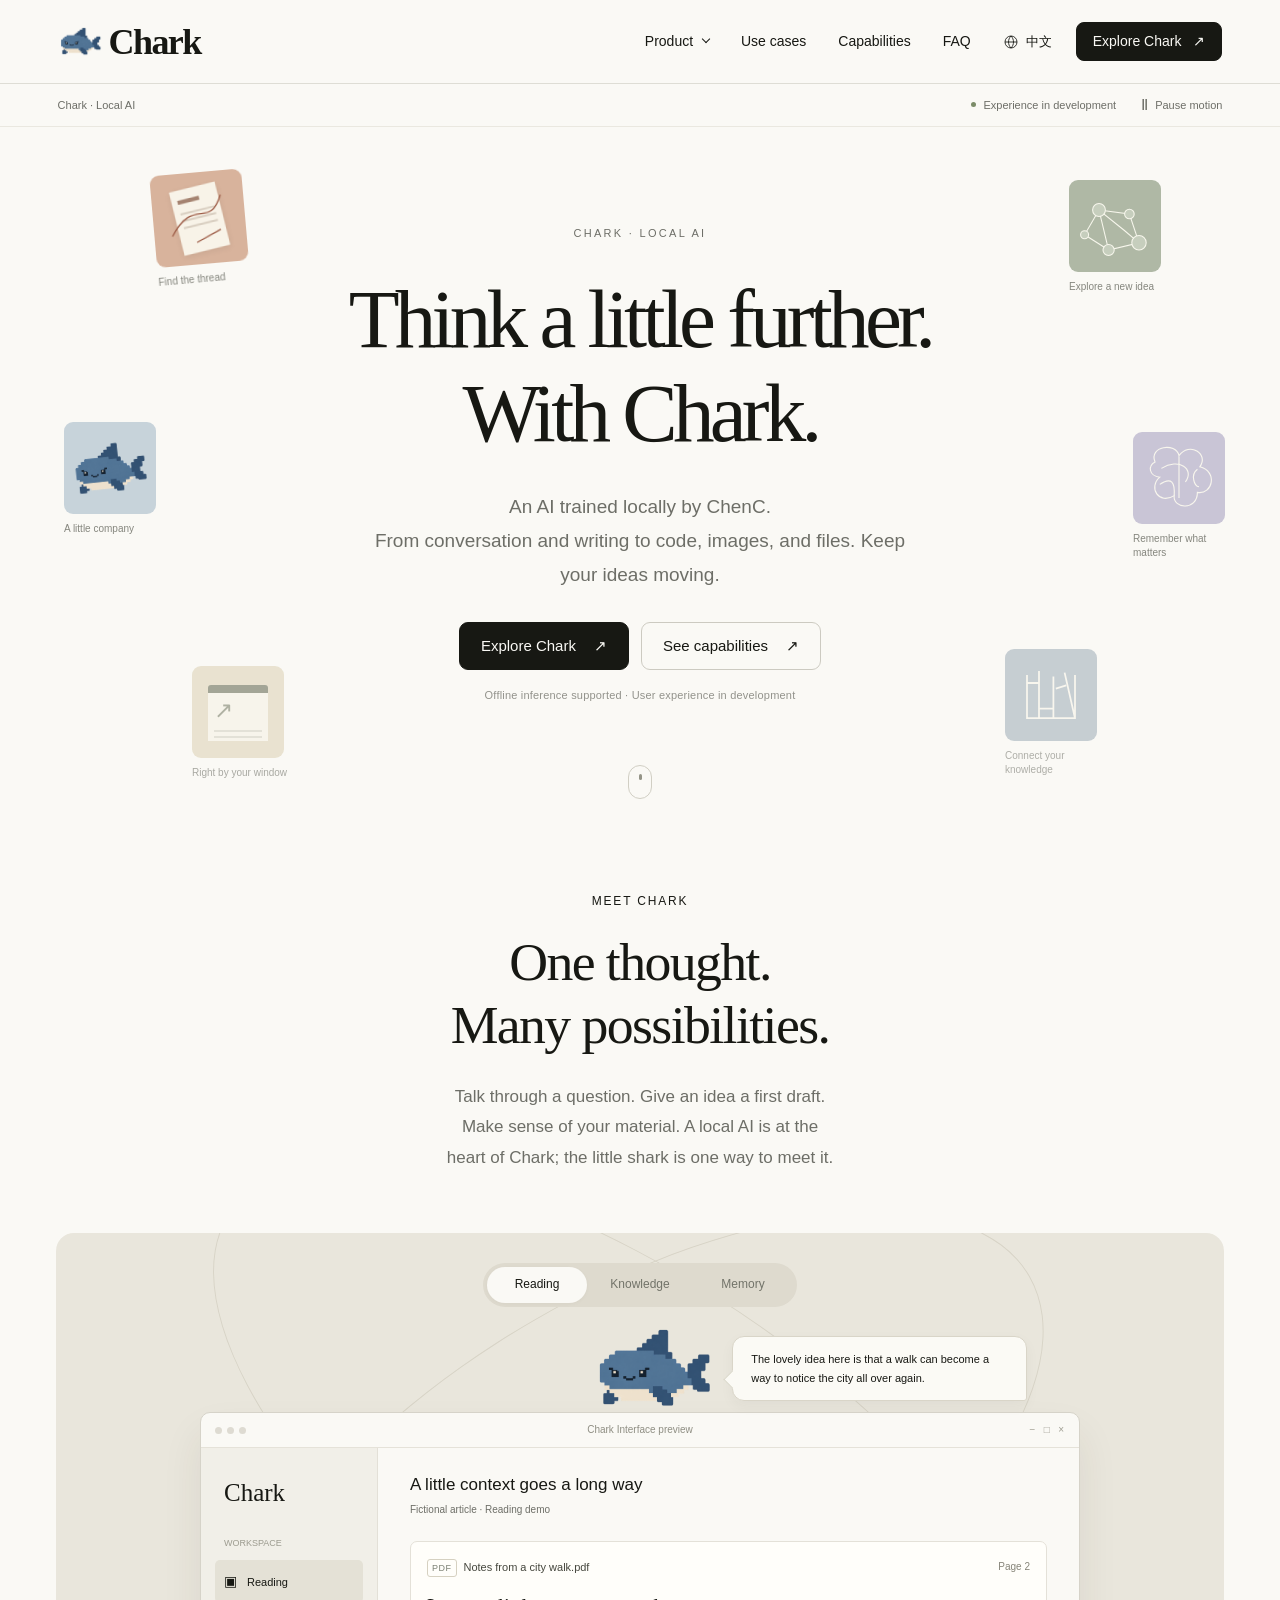
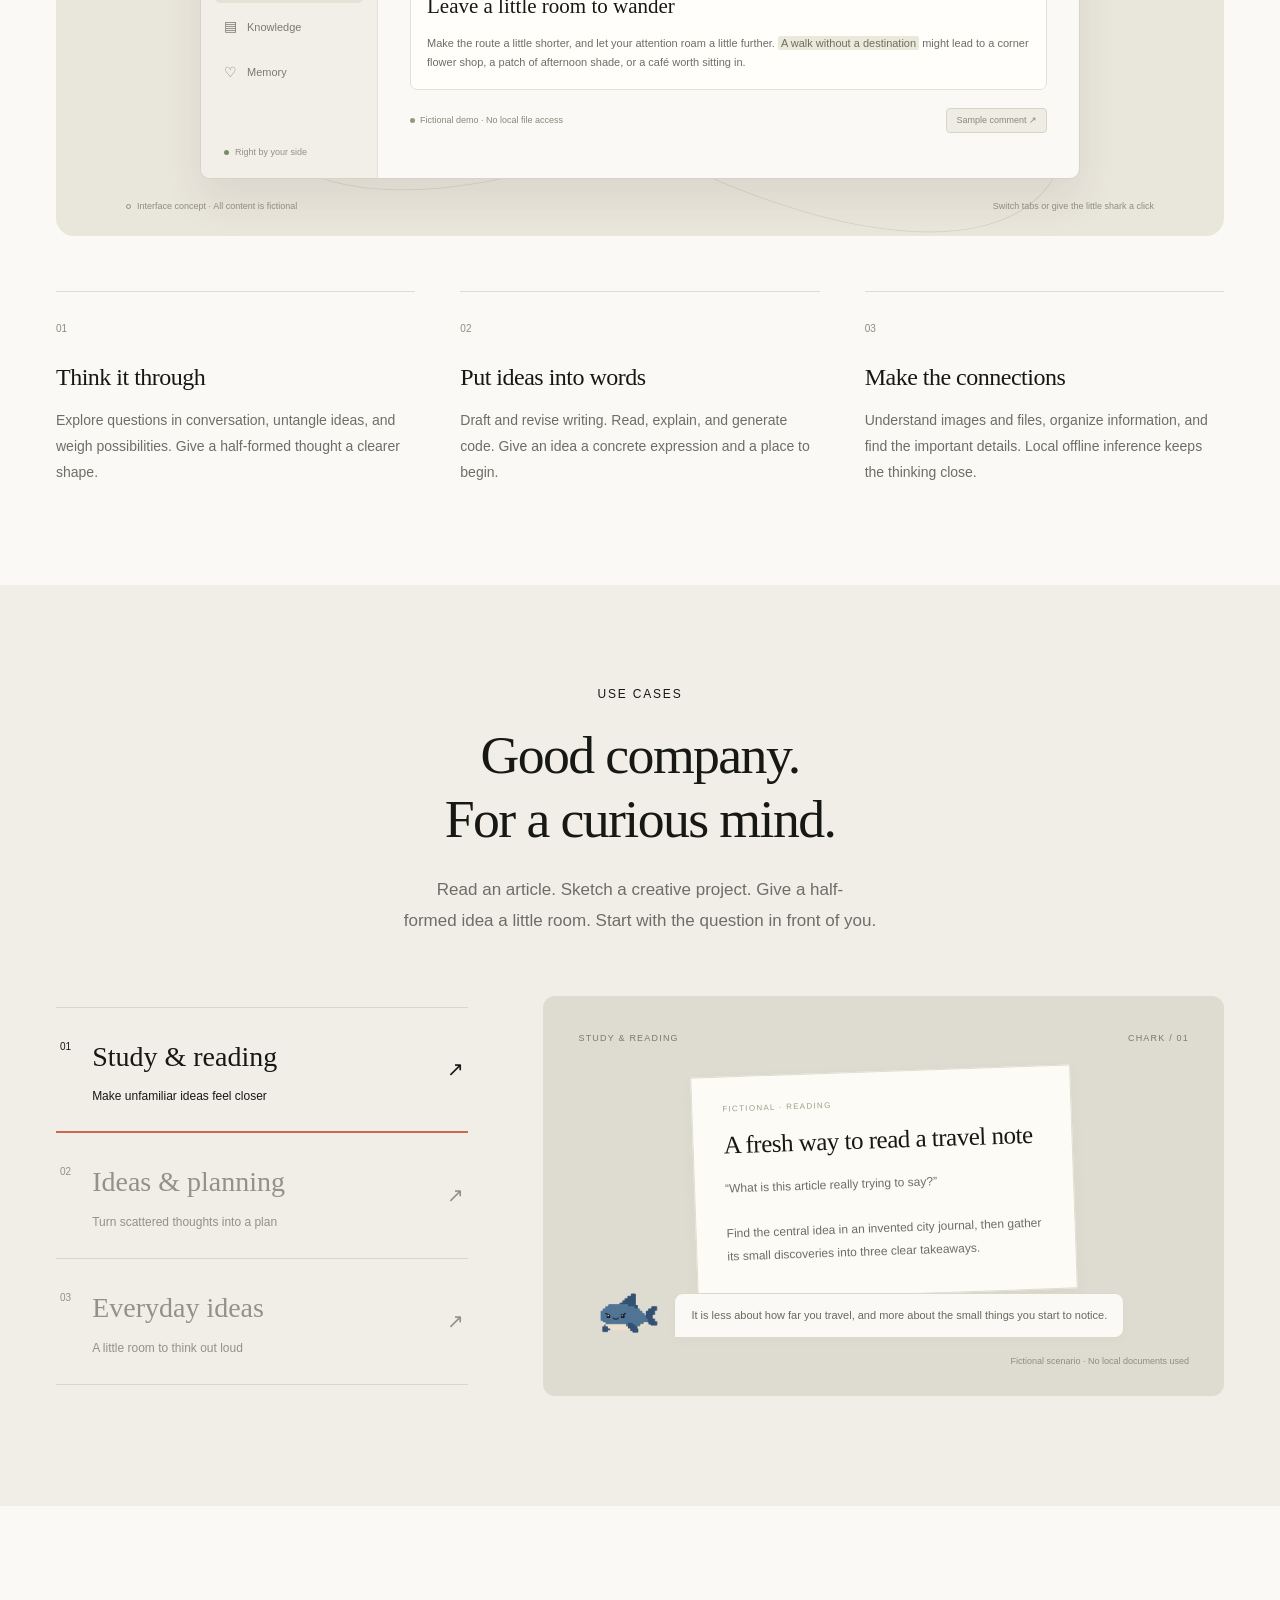
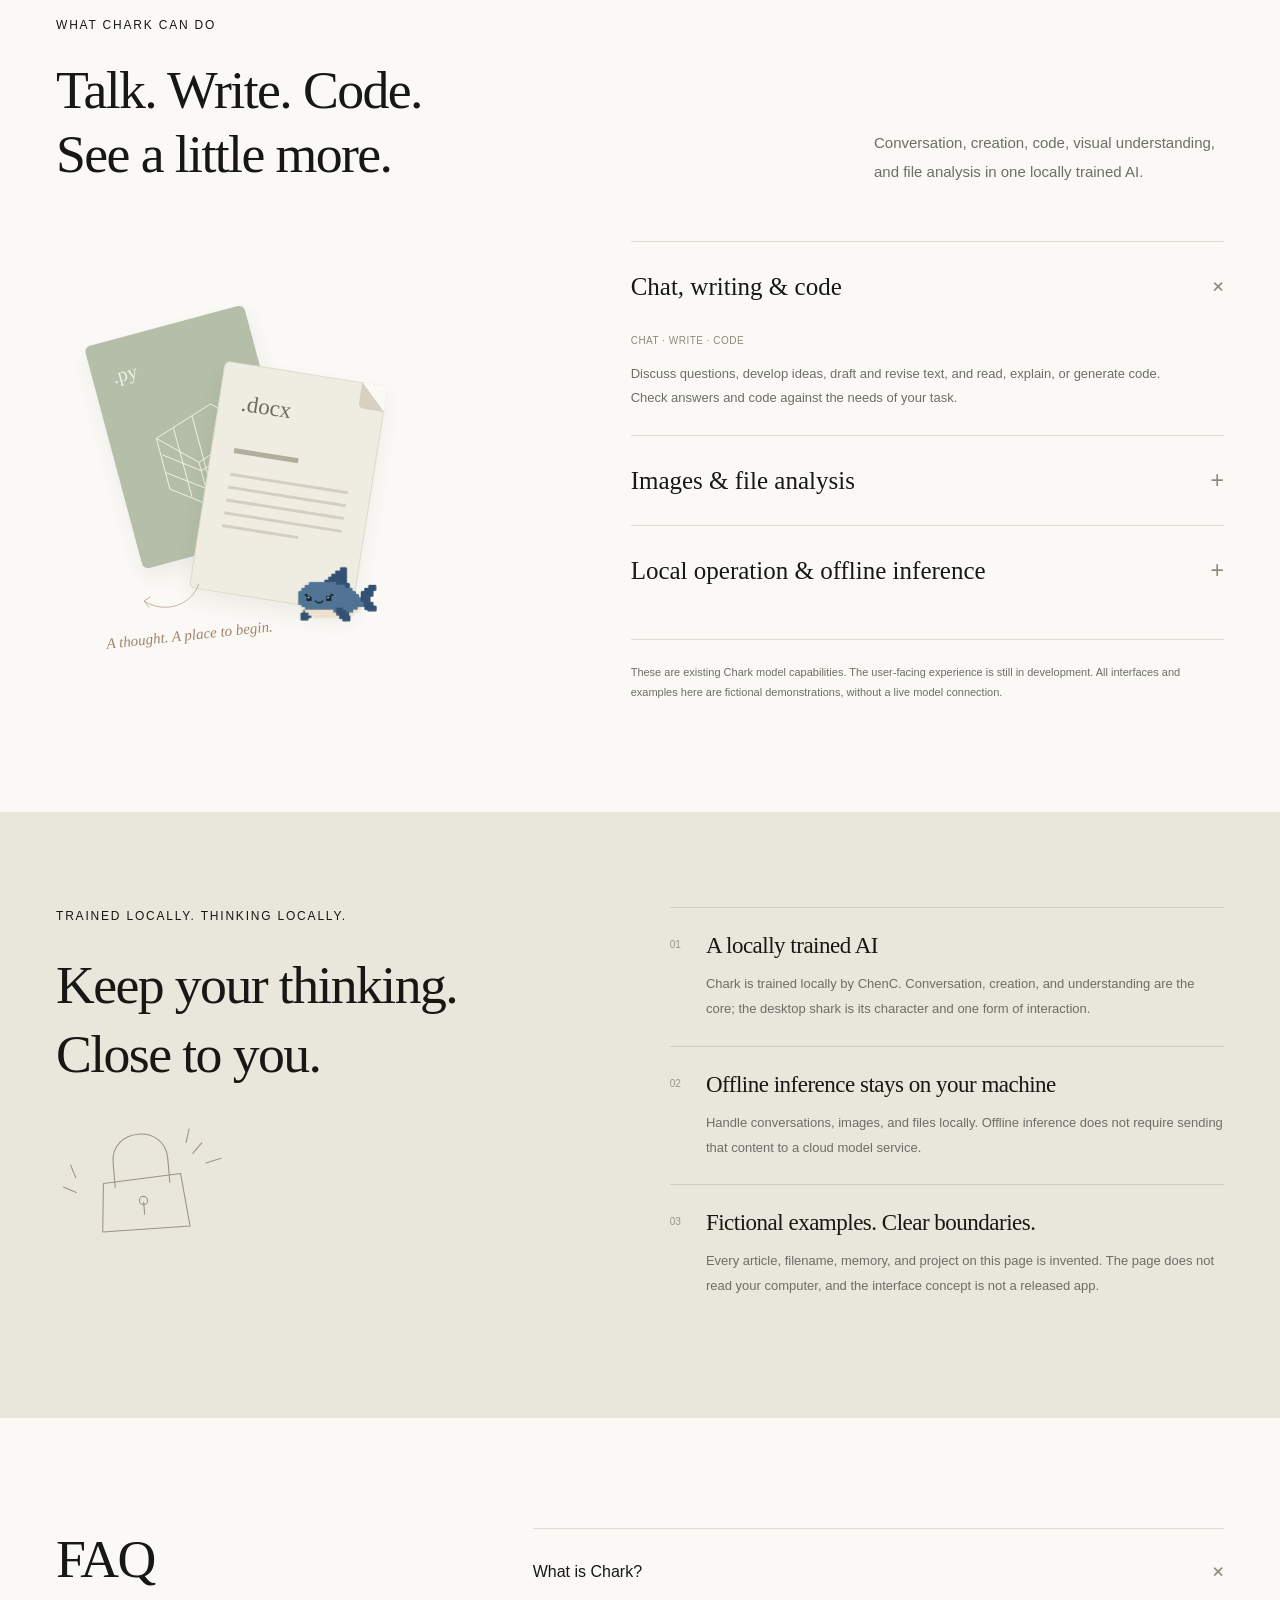
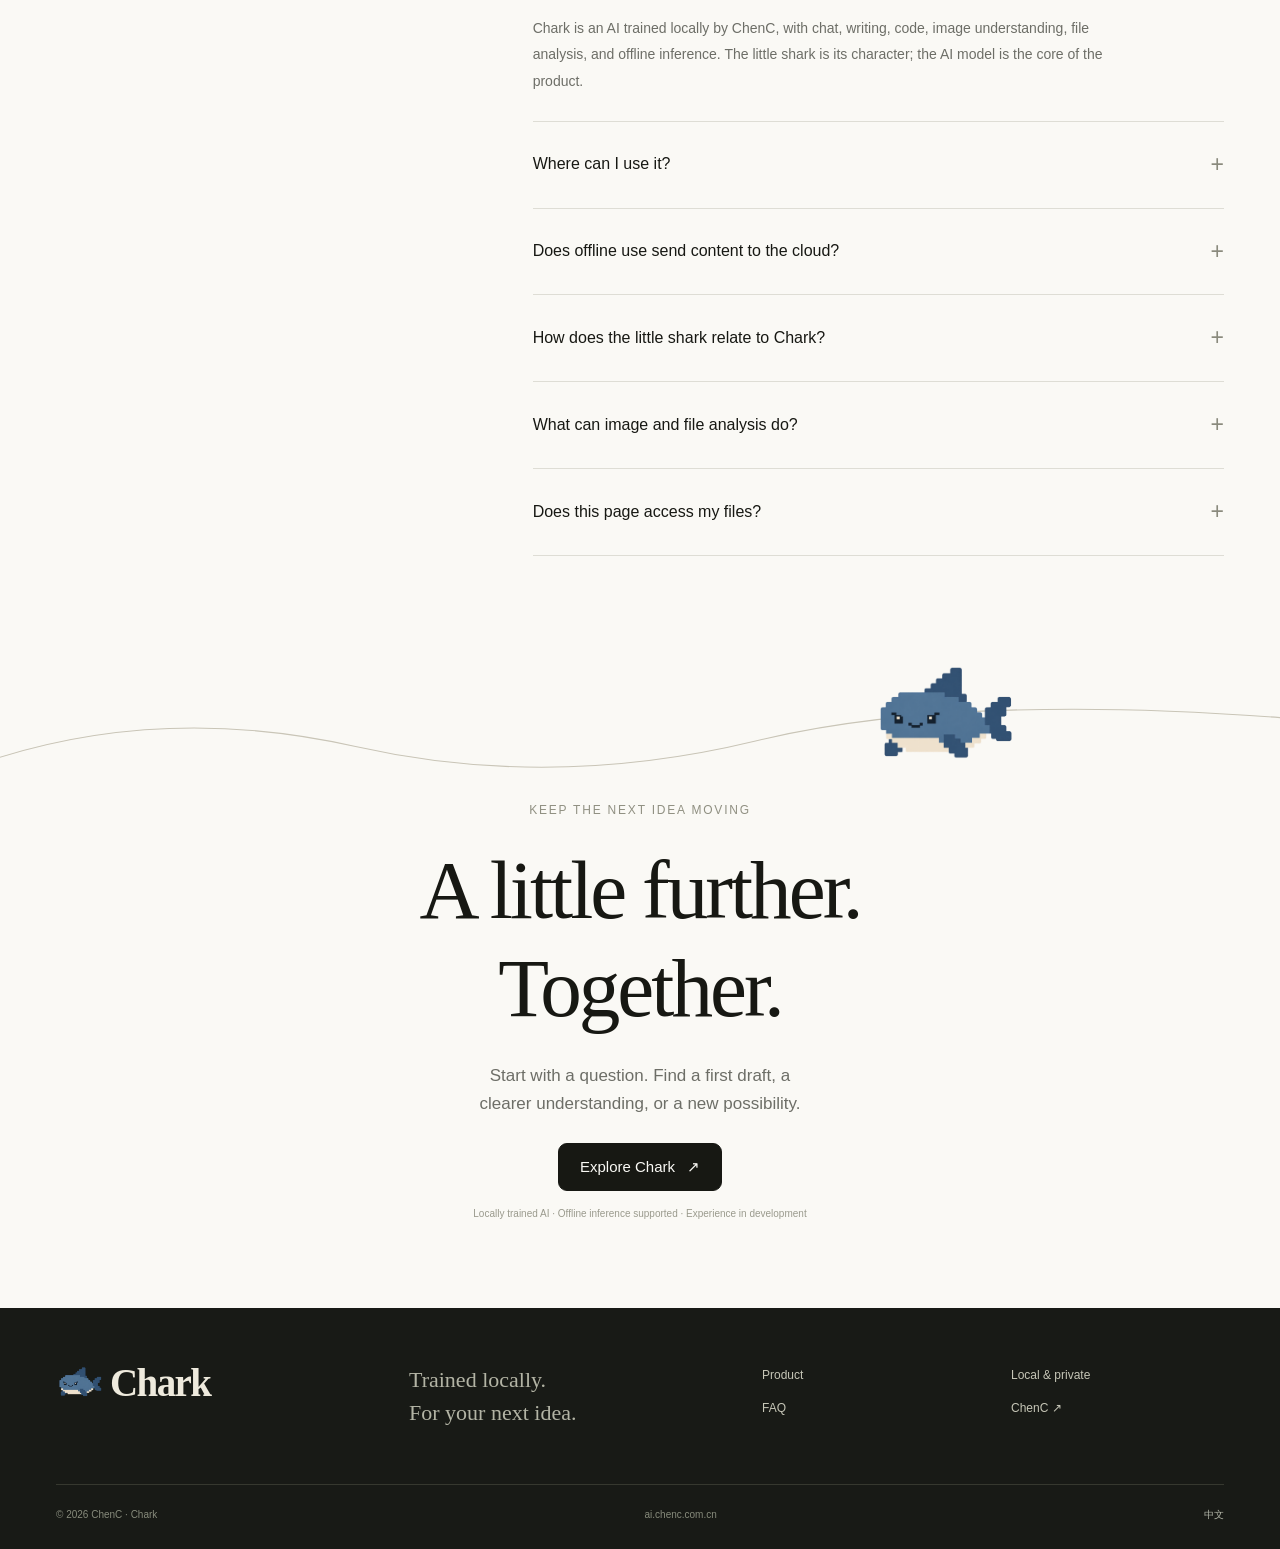
==== en/index.html @ b0dd5fd2 "Chark 官网初始化：中文/英文首页、站点样式与配图" ====
<!doctype html>
<html lang="en">
<head>
  <meta charset="utf-8">
  <meta name="viewport" content="width=device-width,initial-scale=1">
  <meta name="theme-color" content="#faf9f5">
  <meta name="description" content="Chark is an AI trained locally by ChenC, with chat, writing, code, image understanding, file analysis, and offline inference. Its user-facing experience is in development.">
  <title>Chark — Trained locally. Think a little further.</title>
  <link rel="canonical" href="https://ai.chenc.com.cn/en/">
  <link rel="alternate" hreflang="zh-CN" href="https://ai.chenc.com.cn/">
  <link rel="alternate" hreflang="en" href="https://ai.chenc.com.cn/en/">
  <link rel="alternate" hreflang="x-default" href="https://ai.chenc.com.cn/">
  <meta property="og:title" content="Chark — Trained locally. Think a little further.">
  <meta property="og:description" content="Chark is an AI trained locally by ChenC, with chat, writing, code, image understanding, file analysis, and offline inference. Its user-facing experience is in development.">
  <meta property="og:type" content="website">
  <meta property="og:url" content="https://ai.chenc.com.cn/en/">
  <meta property="og:image" content="https://ai.chenc.com.cn/assets/chark.png">
  <link rel="icon" href="../assets/chark.png" type="image/png">
  <link rel="stylesheet" href="../assets/site.css">
  <script src="../assets/site.js" defer></script>
</head>
<body>
  <a class="skip" href="#main">Skip to content</a>
  <header class="header">
    <a class="brand" href="index.html" aria-label="Chark home"><img src="../assets/chark.png" alt="" width="45" height="34"><span>Chark</span></a>
    <nav class="desktop-nav" aria-label="Main navigation">
      <div class="nav-dropdown"><button class="nav-link dropdown-trigger" aria-expanded="false" aria-controls="product-menu">Product <span class="chevron"></span></button>
        <div class="dropdown-panel" id="product-menu" hidden><a href="#overview"><strong>Meet Chark</strong><span>A locally trained AI for the next step in your thinking</span></a><a href="#capabilities"><strong>Capabilities</strong><span>Chat, writing, code, vision, and files</span></a><a href="#privacy"><strong>Local & private</strong><span>Local inference and clear data boundaries</span></a></div>
      </div>
      <a class="nav-link" href="#use-cases">Use cases</a><a class="nav-link" href="#capabilities">Capabilities</a><a class="nav-link" href="#faq">FAQ</a>
    </nav>
    <div class="nav-actions"><a class="language" href="../index.html" lang="zh-CN" aria-label="切换至中文"><svg viewBox="0 0 24 24" aria-hidden="true"><circle cx="12" cy="12" r="9"/><path d="M3 12h18M12 3c5 5 5 13 0 18-5-5-5-13 0-18Z"/></svg>中文</a><a class="button button-small nav-download" href="#overview">Explore Chark <span aria-hidden="true">↗</span></a><button class="mobile-toggle icon-button" aria-label="Open navigation menu" aria-expanded="false" aria-controls="mobile-menu"><span></span><span></span></button></div>
    <nav class="mobile-menu" id="mobile-menu" aria-label="Main navigation" hidden><a href="#overview">Meet Chark</a><a href="#use-cases">Use cases</a><a href="#capabilities">Capabilities</a><a href="#privacy">Local & private</a><a href="#faq">FAQ</a></nav>
  </header>
  <div class="subnav"><span>Chark · Local AI</span><span class="subnav-right"><span class="version"><i></i>Experience in development</span><button class="motion-button" aria-pressed="false" aria-label="Pause motion"><span class="motion-icon" aria-hidden="true">Ⅱ</span><span class="motion-label">Pause motion</span></button></span></div>
  <main id="main">
    <section class="hero" aria-labelledby="hero-title">
      <div class="hero-float float-one" aria-hidden="true"><div class="mini-art paper-art"><div class="mini-sheet"><span></span><i></i><i></i><i></i></div><svg viewBox="0 0 100 100"><path d="M15 70c30-48 47-4 64-47M45 80l31-14"/></svg></div><span>Find the thread</span></div>
      <div class="hero-float float-two" aria-hidden="true"><div class="mini-art molecule-art"><svg viewBox="0 0 100 100"><path d="m30 30 38 5 12 36-38 9-12-50 31 25 19 16M30 30 12 61l30 19"/><circle cx="30" cy="30" r="8"/><circle cx="68" cy="35" r="6"/><circle cx="42" cy="80" r="7"/><circle cx="80" cy="71" r="9"/><circle cx="12" cy="61" r="5"/></svg></div><span>Explore a new idea</span></div>
      <div class="hero-float float-three" aria-hidden="true"><div class="mini-art shark-art"><img src="../assets/chark.png" alt="" width="100" height="75"></div><span>A little company</span></div>
      <div class="hero-float float-four" aria-hidden="true"><div class="mini-art memory-art"><svg viewBox="0 0 100 100"><path d="M20 30c-8-20 26-25 30-8 13-18 38-2 26 14 23 6 16 35-3 32 0 23-31 21-29 4-19 12-33-10-18-23-14-2-15-14-6-19Z"/><path d="M50 23v52M28 38c22-14 42 1 30 17M26 58c15-10 19-2 18 14M73 39c-9 7-4 21 2 22"/></svg></div><span>Remember what matters</span></div>
      <div class="hero-float float-five" aria-hidden="true"><div class="mini-art window-art"><span></span><div><b>↗</b><i></i><i></i></div></div><span>Right by your window</span></div>
      <div class="hero-float float-six" aria-hidden="true"><div class="mini-art library-art"><svg viewBox="0 0 100 100"><path d="M20 25v54h60V25M35 20v59M53 27v52M67 22l13 57M20 35h15M35 67h18M56 42l13-4"/></svg></div><span>Connect your knowledge</span></div>
      <div class="hero-content"><p class="eyebrow">CHARK · LOCAL AI</p><h1 id="hero-title">Think a little further.<br>With Chark.</h1><p class="hero-description">An AI trained locally by ChenC.<br>From conversation and writing to code, images, and files. Keep your ideas moving.</p><div class="hero-buttons"><a class="button" href="#overview">Explore Chark<span class="arrow" aria-hidden="true">↗</span></a><a class="button button-outline" href="#capabilities">See capabilities <span class="arrow" aria-hidden="true">↗</span></a></div><p class="hero-note">Offline inference supported · User experience in development</p></div>
      <a class="scroll-cue" href="#overview" aria-label="Scroll to the Chark demo"><span></span></a>
    </section>
    <section class="overview section-width" id="overview" aria-labelledby="overview-title">
      <div class="section-top reveal"><p class="eyebrow">Meet Chark</p><h2 id="overview-title">One thought.<br>Many possibilities.</h2><p class="section-description">Talk through a question. Give an idea a first draft. Make sense of your material. A local AI is at the heart of Chark; the little shark is one way to meet it.</p></div>
      <div class="product-stage reveal">
        <div class="stage-orbit orbit-one" aria-hidden="true"></div><div class="stage-orbit orbit-two" aria-hidden="true"></div>
        <div class="demo-tabs" role="tablist" aria-label="Choose a product demonstration"><button role="tab" id="demo-tab-read" aria-selected="true" aria-controls="demo-panel" data-demo="read" tabindex="0">Reading</button><button role="tab" id="demo-tab-library" aria-selected="false" aria-controls="demo-panel" data-demo="library" tabindex="-1">Knowledge</button><button role="tab" id="demo-tab-memory" aria-selected="false" aria-controls="demo-panel" data-demo="memory" tabindex="-1">Memory</button></div>
        <div class="app-scene">
          <div class="pet-and-bubble"><div class="pet-bubble" id="demo-bubble" aria-live="polite">The lovely idea here is that a walk can become a way to notice the city all over again.</div><button class="demo-pet" aria-label="Click the shark for another sample comment"><img src="../assets/chark.png" alt="Chark, a dark blue pixel shark" width="146" height="110"></button></div>
          <div class="app-window" id="demo-panel" role="tabpanel" aria-labelledby="demo-tab-read" tabindex="0">
            <div class="window-chrome"><div class="window-dots" aria-hidden="true"><i></i><i></i><i></i></div><span>Chark Interface preview</span><span class="chrome-right" aria-hidden="true">− &nbsp; □ &nbsp; ×</span></div>
            <div class="app-body"><aside class="app-sidebar"><span class="app-wordmark">Chark</span><span class="sidebar-label">WORKSPACE</span><span class="sidebar-item active" data-side="read"><span aria-hidden="true">▣</span>Reading</span><span class="sidebar-item" data-side="library"><span aria-hidden="true">▤</span>Knowledge</span><span class="sidebar-item" data-side="memory"><span aria-hidden="true">♡</span>Memory</span><div class="sidebar-bottom"><span class="status-dot"></span>Right by your side</div></aside>
            <div class="app-main" id="demo-content" aria-live="polite"><h3>A little context goes a long way</h3><p class="app-description">Fictional article · Reading demo</p><div class="mock-file"><div class="mock-file-heading"><strong><span class="file-icon">PDF</span>Notes from a city walk.pdf</strong><span>Page 2</span></div><h4>Leave a little room to wander</h4><p>Make the route a little shorter, and let your attention roam a little further. <span class="highlight">A walk without a destination</span> might lead to a corner flower shop, a patch of afternoon shade, or a café worth sitting in.</p></div><div class="read-footer"><span><i></i>Fictional demo · No local file access</span><button class="mock-action">Sample comment ↗</button></div></div></div>
          </div>
        </div>
        <div class="demo-caption"><span><i></i>Interface concept · All content is fictional</span><span>Switch tabs or give the little shark a click</span></div>
      </div>
      <div class="principles"><article class="reveal"><span class="number">01</span><h3>Think it through</h3><p>Explore questions in conversation, untangle ideas, and weigh possibilities. Give a half-formed thought a clearer shape.</p></article><article class="reveal"><span class="number">02</span><h3>Put ideas into words</h3><p>Draft and revise writing. Read, explain, and generate code. Give an idea a concrete expression and a place to begin.</p></article><article class="reveal"><span class="number">03</span><h3>Make the connections</h3><p>Understand images and files, organize information, and find the important details. Local offline inference keeps the thinking close.</p></article></div>
    </section>
    <section class="use-cases" id="use-cases" aria-labelledby="use-title"><div class="section-width"><div class="section-top reveal"><p class="eyebrow">Use cases</p><h2 id="use-title">Good company.<br>For a curious mind.</h2><p class="section-description">Read an article. Sketch a creative project. Give a half-formed idea a little room. Start with the question in front of you.</p></div><div class="use-layout"><div class="use-select" role="tablist" aria-orientation="vertical" aria-label="Choose a use case"><button role="tab" id="use-tab-study" aria-controls="use-panel" aria-selected="true" data-use="study" tabindex="0"><span class="use-index">01</span><span><strong>Study & reading</strong><small>Make unfamiliar ideas feel closer</small></span><span class="use-arrow" aria-hidden="true">↗</span></button><button role="tab" id="use-tab-research" aria-controls="use-panel" aria-selected="false" data-use="research" tabindex="-1"><span class="use-index">02</span><span><strong>Ideas & planning</strong><small>Turn scattered thoughts into a plan</small></span><span class="use-arrow" aria-hidden="true">↗</span></button><button role="tab" id="use-tab-everyday" aria-controls="use-panel" aria-selected="false" data-use="everyday" tabindex="-1"><span class="use-index">03</span><span><strong>Everyday ideas</strong><small>A little room to think out loud</small></span><span class="use-arrow" aria-hidden="true">↗</span></button></div><div class="use-panel reveal" id="use-panel" role="tabpanel" aria-labelledby="use-tab-study" tabindex="0" aria-live="polite"><div class="scenario-topline"><span>STUDY &amp; READING</span><span>CHARK / 01</span></div><div class="scenario-paper"><span class="paper-tag">FICTIONAL · READING</span><h3>A fresh way to read a travel note</h3><p>“What is this article really trying to say?”<br><br>Find the central idea in an invented city journal, then gather its small discoveries into three clear takeaways.</p></div><div class="scenario-note"><img src="../assets/chark.png" alt="" width="65" height="49"><p>It is less about how far you travel, and more about the small things you start to notice.</p></div><p class="scenario-example">Fictional scenario · No local documents used</p></div></div></div></section>
    <section class="capabilities section-width" id="capabilities" aria-labelledby="files-title"><div class="files-header reveal"><div><p class="eyebrow">What Chark can do</p><h2 id="files-title">Talk. Write. Code.<br>See a little more.</h2></div><p>Conversation, creation, code, visual understanding, and file analysis in one locally trained AI.</p></div><div class="files-layout"><div class="file-illustration" aria-hidden="true"><div class="file-back"><span>.py</span><svg viewBox="0 0 160 160"><path d="m30 50 70-22 40 38-70 23zm0 0v60l40 30 70-22V66M70 89v51M52 44v81M76 36v96M112 40v85M32 70l38 29 69-21M31 91l38 28 70-20"/></svg></div><div class="file-front"><span class="file-fold"></span><span>.docx</span><div class="file-lines"><b></b><i></i><i></i><i></i><i></i><i></i></div><img src="../assets/chark.png" alt="" width="90" height="68"></div><span class="hand-note">A thought. A place to begin.<svg viewBox="0 0 100 50"><path d="M90 6C76 37 35 43 10 22m10-5-10 5 6 10"/></svg></span></div><div class="file-list"><details open><summary>Chat, writing & code<span aria-hidden="true">+</span></summary><div><p class="file-types">CHAT · WRITE · CODE</p><p>Discuss questions, develop ideas, draft and revise text, and read, explain, or generate code. Check answers and code against the needs of your task.</p></div></details><details><summary>Images & file analysis<span aria-hidden="true">+</span></summary><div><p class="file-types">VISION · DOCUMENTS · DATA</p><p>Understand images and work with documents, spreadsheets, and presentations. Extract information, find the thread, and ask follow-up questions. Check complex layouts, small print, and formulas.</p></div></details><details><summary>Local operation & offline inference<span aria-hidden="true">+</span></summary><div><p class="file-types">LOCAL MODEL · OFFLINE INFERENCE</p><p>The model is trained locally and supports inference on your machine. Offline use does not require sending conversations, images, or files to a cloud model.</p></div></details><p class="fine-print">These are existing Chark model capabilities. The user-facing experience is still in development. All interfaces and examples here are fictional demonstrations, without a live model connection.</p></div></div></section>
    <section class="privacy" id="privacy" aria-labelledby="privacy-title"><div class="section-width privacy-layout"><div class="reveal"><p class="eyebrow">Trained locally. Thinking locally.</p><h2 id="privacy-title">Keep your thinking.<br>Close to you.</h2><div class="privacy-drawing" aria-hidden="true"><svg viewBox="0 0 220 130"><path d="M72 68V38c0-43 67-43 67 0v30M58 62l95-4 6 65-107-2Z"/><path d="M105 89v15"/><circle cx="105" cy="87" r="5"/><path d="m170 35 12-12m-19-2 5-16m17 43 19-4M24 70 9 62m16-10-5-16"/></svg></div></div><div class="privacy-list"><article class="reveal"><span>01</span><div><h3>A locally trained AI</h3><p>Chark is trained locally by ChenC. Conversation, creation, and understanding are the core; the desktop shark is its character and one form of interaction.</p></div></article><article class="reveal"><span>02</span><div><h3>Offline inference stays on your machine</h3><p>Handle conversations, images, and files locally. Offline inference does not require sending that content to a cloud model service.</p></div></article><article class="reveal"><span>03</span><div><h3>Fictional examples. Clear boundaries.</h3><p>Every article, filename, memory, and project on this page is invented. The page does not read your computer, and the interface concept is not a released app.</p></div></article></div></div></section>
    <section class="faq section-width" id="faq" aria-labelledby="faq-title"><h2 class="reveal" id="faq-title">FAQ</h2><div class="faq-list"><details open><summary>What is Chark?<span aria-hidden="true">+</span></summary><p>Chark is an AI trained locally by ChenC, with chat, writing, code, image understanding, file analysis, and offline inference. The little shark is its character; the AI model is the core of the product.</p></details><details><summary>Where can I use it?<span aria-hidden="true">+</span></summary><p>Chark currently runs as a local model. Its user-facing experience is still in development. This page introduces capabilities and interface concepts; a new AI app download or web chat is not available here yet.</p></details><details><summary>Does offline use send content to the cloud?<span aria-hidden="true">+</span></summary><p>Offline inference runs on your machine, without needing to send conversations, images, or files to a cloud model service. This introduction page does not read or upload your local material either.</p></details><details><summary>How does the little shark relate to Chark?<span aria-hidden="true">+</span></summary><p>The shark is Chark’s character, and desktop companionship is one way to interact with it. Chark itself is the locally trained AI, supporting conversation, writing, code, image understanding, and file analysis.</p></details><details><summary>What can image and file analysis do?<span aria-hidden="true">+</span></summary><p>Ask questions about images and documents, organize information, summarize important details, and continue a conversation with context. Check small text, complex tables, formulas, and important conclusions. The examples on this page are fictional.</p></details><details><summary>Does this page access my files?<span aria-hidden="true">+</span></summary><p>No. The filenames, articles, memories, and scenarios are invented for this demonstration. They do not come from the creator’s or visitors’ computers, chats, or research. Interactions do not capture your screen, upload files, contact a model, or read local documents.</p></details></div></section>
    <section class="closing"><div class="closing-wave" aria-hidden="true"><svg viewBox="0 0 1440 100" preserveAspectRatio="none"><path d="M-20 70Q180 15 400 55T850 50t610-20"/></svg><img src="../assets/chark.png" alt="" width="150" height="112"></div><div class="section-width reveal"><p class="eyebrow">Keep the next idea moving</p><h2>A little further.<br>Together.</h2><p>Start with a question. Find a first draft, a clearer understanding, or a new possibility.</p><a class="button" href="#overview">Explore Chark <span aria-hidden="true">↗</span></a><p class="closing-note">Locally trained AI · Offline inference supported · Experience in development</p></div></section>
  </main>
  <footer><div class="section-width"><div class="footer-top"><a class="brand footer-brand" href="index.html"><img src="../assets/chark.png" alt="" width="48" height="36"><span>Chark</span></a><p>Trained locally.<br>For your next idea.</p><div class="footer-links"><a href="#overview">Product</a><a href="#privacy">Local & private</a><a href="#faq">FAQ</a><a href="https://chenc.com.cn/" target="_blank" rel="noopener">ChenC ↗</a></div></div><div class="footer-bottom"><span>© 2026 ChenC · Chark</span><span>ai.chenc.com.cn</span><a href="../index.html" lang="zh-CN">中文</a></div></div></footer>
  <noscript><style>.demo-tabs,.demo-pet,.mock-action,.use-select,.motion-button,.mobile-toggle{display:none}.hero-content{animation:none}.pet-and-bubble{top:-78px}.use-layout{grid-template-columns:1fr}.desktop-nav{display:flex;flex-wrap:wrap}@media(max-width:800px){.desktop-nav{display:none}}</style></noscript>
  <script type="application/json" id="page-data">{"pause": "Pause motion", "resume": "Play motion", "reduced": "Motion reduced by system", "read": {"title": "A little context goes a long way", "description": "Fictional article · Reading demo", "file": "Notes from a city walk.pdf", "label": "Page 2", "heading": "Leave a little room to wander", "paragraph": "Make the route a little shorter, and let your attention roam a little further. <span class=\"highlight\">A walk without a destination<\/span> might lead to a corner flower shop, a patch of afternoon shade, or a café worth sitting in.", "status": "Fictional demo · No local file access", "action": "Sample comment", "bubbles": ["The lovely idea here is that a walk can become a way to notice the city all over again.", "For a small guide, try three sections: things to notice, places to pause, and room to get a little lost.", "“A shorter route. A wider view.” could make a lovely title for this piece."]}, "library": {"title": "Connect your material to an idea", "description": "Invented files · For demonstration only", "files": [["PDF", "Notes from a city walk.pdf", "6 sample passages"], ["XLSX", "Weekend café checklist.xlsx", "3 sample sheets"], ["PPTX", "Paperlight bookshop moodboard.pptx", "8 sample slides"]], "tag": "Sample file", "status": "All filenames and content are fictional", "bubbles": ["A travel note, a checklist, and a moodboard can all give the same idea a little more shape.", "Separate what is decided from what is still open. The next step becomes easier to see.", "These files exist only in this demonstration. Nothing on your computer is being read."]}, "memory": {"title": "A little familiarity in the conversation", "description": "Fictional preferences · No personal information", "items": [["Summarize long pieces in three points", "Invented preference · Sample"], ["Sample project: a weekend-only café", "Invented project · Sample"], ["Writing style: relaxed and natural", "Invented style · Sample"]], "status": "Fictional memories · Nothing saved locally", "bubbles": ["This sample preference is simple: three takeaways before the longer version.", "The same idea can start as a list and grow into a story.", "A little lighter. A little more natural. Make it feel like a comfortable conversation."]}, "scenarios": {"study": {"category": "STUDY & READING", "format": "FICTIONAL · READING", "title": "A fresh way to read a travel note", "body": "“What is this article really trying to say?”<br><br>Find the central idea in an invented city journal, then gather its small discoveries into three clear takeaways.", "note": "It is less about how far you travel, and more about the small things you start to notice.", "example": "Fictional scenario · No local documents used"}, "research": {"category": "IDEAS & PLANNING", "format": "FICTIONAL · PLANNING", "title": "A little café starts with an idea", "body": "“What if we opened a café just for weekends?”<br><br>For this fictional project, sketch a menu, a feeling for the room, and a practical checklist to give the idea some shape.", "note": "Start with the experience: a good coffee, a comfortable chair, or the book someone did not know they needed?", "example": "Invented project · Not an actual business plan"}, "everyday": {"category": "EVERYDAY IDEAS", "format": "FICTIONAL · IDEAS", "title": "Leave a little room for a story", "body": "“Write a bookshop that only opens in the rain.”<br><br>Begin with that invented premise. Give it a name, a bookseller, and the first thing someone hears as they step inside.", "note": "Call it Before the Rain Stops. The bookseller says, “No rush. The next page is still raining.”", "example": "Fictional story · Written for this demonstration"}}}</script>
</body>
</html>
---- assets/site.css ----
@charset "UTF-8";
:root{--paper:#faf9f5;--ink:#171813;--muted:#6d6e67;--line:#deddd5;--soft:#f0eee6;--clay:#c66b4e;--serif:Georgia,"Times New Roman","Noto Serif SC","Songti SC","SimSun",serif;--sans:Arial,"Helvetica Neue","Microsoft YaHei",sans-serif;--ease:cubic-bezier(.2,.75,.25,1)}
*{box-sizing:border-box}html{scroll-behavior:smooth;scroll-padding-top:115px}body{margin:0;background:var(--paper);color:var(--ink);font-family:var(--sans);font-size:16px;line-height:1.65;-webkit-font-smoothing:antialiased}button,a{-webkit-tap-highlight-color:transparent}button{font:inherit}button,a,summary{touch-action:manipulation}a{color:inherit;text-decoration:none}button{color:inherit;cursor:pointer}button:disabled{cursor:default}img{max-width:100%;height:auto}svg{display:block}h1,h2,h3,p{margin:0}h1,h2,h3{font-family:var(--serif);font-weight:400;line-height:1.18}h1{font-size:clamp(64px,6.5vw,96px);letter-spacing:-4.8px}h2{font-size:clamp(39px,4.2vw,58px);letter-spacing:-1.6px}h3{font-size:27px;letter-spacing:-.5px}p{color:var(--muted)}:focus-visible{outline:2px solid var(--clay);outline-offset:5px;border-radius:3px}::selection{background:#dfc5ae;color:var(--ink)}[hidden]{display:none!important}.section-width{max-width:1200px;width:calc(100% - 112px);margin:auto}.eyebrow{font-size:12px;font-weight:500;letter-spacing:1.8px;text-transform:uppercase;color:var(--ink);margin-bottom:24px}.skip{position:fixed;top:-100px;left:20px;z-index:100;background:var(--ink);color:var(--paper);padding:12px 20px}.skip:focus{top:12px}.button{display:inline-flex;align-items:center;justify-content:center;gap:12px;background:var(--ink);color:var(--paper);border:1px solid var(--ink);padding:13px 21px;border-radius:9px;font-size:15px;line-height:1.2;font-weight:500;min-height:48px;transition:background .2s,transform .25s var(--ease),box-shadow .25s}.button:hover{background:#37382f;transform:translateY(-2px);box-shadow:0 5px 12px #17181312}.button .arrow{margin-left:6px}.button-outline{background:transparent;color:var(--ink);border-color:#cccac1}.button-outline:hover{background:#eeece4}.button-small{min-height:39px;padding:10px 16px;font-size:14px;border-radius:8px}.windows-icon{width:17px;height:17px;fill:currentColor}.header{position:sticky;top:0;z-index:30;display:flex;align-items:center;justify-content:space-between;gap:32px;height:84px;padding:0 4.5%;background:#faf9f5f2;border-bottom:1px solid var(--line);backdrop-filter:blur(15px)}.brand{display:flex;align-items:center;gap:6px;flex-shrink:0;font-family:var(--serif);font-size:36px;font-weight:bold;line-height:1;letter-spacing:-1.6px}.brand img{object-fit:contain}.desktop-nav{display:flex;align-items:center;gap:32px;margin-left:auto}.nav-link{padding:14px 0;font-size:14px;background:none;border:0;white-space:nowrap}.nav-link:hover{color:var(--clay)}.nav-actions{display:flex;align-items:center;gap:24px}.language{font-size:13px;display:flex;gap:7px;align-items:center;white-space:nowrap}.language svg{width:16px;height:16px;stroke:currentColor;stroke-width:1.3;fill:none}.chevron{display:inline-block;width:6px;height:6px;border:solid currentColor;border-width:0 1px 1px 0;transform:rotate(45deg);margin-left:6px;vertical-align:4px}.nav-dropdown{position:relative}.dropdown-panel{position:absolute;top:52px;left:-26px;background:var(--paper);border:1px solid var(--line);border-radius:12px;padding:12px;box-shadow:0 14px 35px #17181312;width:290px}.dropdown-panel a{display:block;padding:13px 15px;border-radius:7px}.dropdown-panel a:hover{background:var(--soft)}.dropdown-panel strong{display:block;font-size:15px;font-weight:500}.dropdown-panel span{display:block;font-size:12px;margin-top:3px;color:var(--muted)}.mobile-toggle,.mobile-menu{display:none}.subnav{height:43px;display:flex;align-items:center;justify-content:space-between;padding:0 4.5%;border-bottom:1px solid #eae8e0;font-size:11px;color:var(--muted)}.subnav-right{display:flex;align-items:center;gap:25px}.version{display:flex;align-items:center;gap:7px}.version i,.status-dot{display:inline-block;width:5px;height:5px;border-radius:50%;background:#7b8c68}.motion-button{display:flex;align-items:center;gap:7px;background:none;border:0;padding:5px 0;font-size:11px;color:var(--muted)}.motion-icon{font-size:15px}.hero{position:relative;min-height:690px;display:grid;place-items:center;overflow:hidden;padding:90px 24px 106px}.hero-content{position:relative;z-index:2;text-align:center;max-width:860px;animation:hero-enter 1.1s var(--ease) both}.hero-content .eyebrow{font-size:11px;letter-spacing:2.3px;color:var(--muted);margin-bottom:30px}.hero h1{line-height:1.13}.hero-description{font-size:19px;line-height:1.8;max-width:560px;margin:30px auto 0;text-wrap:balance}.hero-buttons{display:flex;justify-content:center;flex-wrap:wrap;gap:12px;margin-top:30px}.hero-note{font-size:11px;margin-top:16px;letter-spacing:.2px;color:#92928b}.hero-float{position:absolute;z-index:1;width:96px;animation:float 8s ease-in-out infinite;will-change:transform}.hero-float>span{display:block;font-size:10px;margin-top:8px;line-height:1.4;color:#85867e}.mini-art{width:92px;height:92px;border-radius:9px;position:relative;overflow:hidden;display:grid;place-items:center}.mini-art svg{width:80px;height:80px;fill:none;stroke-width:1.1;stroke:#f4f1e9}.paper-art{background:#d8b39c}.paper-art svg{position:absolute;stroke:#9c5a44;stroke-width:1.6}.mini-sheet{width:47px;height:65px;background:#f8f3e8;transform:rotate(-9deg);padding:10px 6px;box-shadow:0 2px 6px #0001}.mini-sheet span{display:block;width:22px;height:4px;background:#a58370;margin-bottom:9px}.mini-sheet i{display:block;height:2px;background:#d9cfc1;margin:5px 0}.molecule-art{background:#afb8a5}.molecule-art svg{stroke:#f8f7ed;stroke-width:1.3}.molecule-art circle{fill:#c6cebd}.shark-art{background:#c7d3da}.shark-art img{width:80px;transform:rotate(-6deg)}.memory-art{background:#c9c5d6}.memory-art svg{stroke:#f8f6ed;stroke-width:1.4}.window-art{background:#e1d9c0;padding:15px}.window-art>span{height:8px;width:60px;border-radius:3px 3px 0 0;background:#7d826e;position:absolute;top:19px}.window-art>div{height:48px;width:60px;background:#f5f2e7;margin-top:10px;padding:6px}.window-art b{font-family:var(--serif);font-size:23px;font-weight:400;line-height:1;color:#8e927e}.window-art i{display:block;height:2px;background:#d8d7cb;margin-top:4px}.library-art{background:#aab6bf}.library-art svg{stroke:#f7f4e9;stroke-width:2.2}.float-one{top:45px;left:12%;animation-delay:-1s;transform:rotate(-5deg)}.float-two{top:53px;right:9%;animation-delay:-4s}.float-three{left:5%;top:295px;animation-delay:-2s}.float-four{right:4%;top:305px;animation-delay:-6s}.float-five{left:15%;bottom:37px;animation-delay:-5s;opacity:.7}.float-six{right:14%;bottom:40px;animation-delay:-3s;opacity:.65}.scroll-cue{position:absolute;bottom:18px;left:calc(50% - 12px);width:24px;height:34px;border:1px solid #d1cfc4;border-radius:14px;display:flex;justify-content:center;padding-top:8px}.scroll-cue span{width:3px;height:6px;background:#949487;border-radius:2px;animation:scroll-dot 2s infinite}.overview{padding:75px 0 100px}.section-top{text-align:center;margin-bottom:60px}.section-top .eyebrow{margin-bottom:19px}.section-description{font-size:17px;max-width:570px;margin:24px auto 0;line-height:1.8;text-wrap:balance}.product-stage{position:relative;border-radius:18px;background:#e9e6dc;padding:30px 6% 22px;overflow:hidden}.stage-orbit{position:absolute;border:1px solid #d8d4c7;border-radius:50%;width:900px;height:420px;left:calc(50% - 450px);top:58px;transform:rotate(-30deg);pointer-events:none}.orbit-two{transform:rotate(35deg);width:1000px;left:calc(50% - 500px);top:55px}.demo-tabs{position:relative;display:flex;justify-content:center;gap:3px;width:max-content;max-width:100%;background:#dedace;padding:4px;border-radius:25px;margin:0 auto 105px}.demo-tabs button{background:none;border:0;color:#727369;border-radius:20px;font-size:12px;min-width:100px;padding:8px 17px;transition:background .25s,color .25s}.demo-tabs button[aria-selected=true]{background:var(--paper);color:var(--ink);box-shadow:0 1px 4px #00000008}.app-scene{position:relative;margin:auto;max-width:880px}.app-window{position:relative;background:var(--paper);border:1px solid #d6d3c9;border-radius:10px;box-shadow:0 22px 40px #37362615;overflow:hidden}.window-chrome{height:35px;display:flex;align-items:center;justify-content:center;border-bottom:1px solid #e5e2d9;font-size:10px;color:#8f8e83}.window-dots{position:absolute;left:14px;display:flex;gap:5px}.window-dots i{width:7px;height:7px;background:#dedbd2;border-radius:50%}.chrome-right{position:absolute;right:15px;color:#a2a095}.app-body{display:flex;min-height:330px}.app-sidebar{width:177px;flex-shrink:0;border-right:1px solid #e3e0d7;background:#f1efe8;padding:24px 14px;position:relative}.app-wordmark{font-family:var(--serif);font-size:25px;display:flex;justify-content:space-between;padding:0 9px}.sidebar-label{display:block;font-size:9px;color:#9c9b8f;padding:22px 9px 10px}.sidebar-item{display:flex;align-items:center;gap:10px;font-size:11px;padding:10px 9px;border-radius:5px;margin-bottom:2px;color:#7c7b70}.sidebar-item.active{background:#e4e1d6;color:var(--ink)}.sidebar-item>span{font-size:14px}.sidebar-bottom{position:absolute;bottom:18px;left:23px;font-size:9px;color:#929186;display:flex;align-items:center;gap:6px}.app-main{flex:1;padding:27px 32px;min-width:0}.app-main h3{font-family:var(--sans);font-size:17px;letter-spacing:0}.app-main .app-description{font-size:10px;margin:7px 0 22px}.mock-file{border:1px solid #e4e1d8;border-radius:7px;padding:16px;background:#fffefa}.mock-file-heading{display:flex;justify-content:space-between;align-items:center;font-size:10px;color:#868478;margin-bottom:13px}.mock-file-heading strong{font-size:11px;font-weight:500;color:#45463d}.file-icon{font-size:9px;border:1px solid #d6d1c1;border-radius:3px;padding:3px 4px;margin-right:7px;letter-spacing:.5px;color:#7c8174}.mock-file h4{font-family:var(--serif);font-size:21px;font-weight:400;margin:8px 0 10px}.mock-file p{font-size:11px;line-height:1.8}.highlight{background:#ebe9d9;border-radius:2px;padding:1px 3px}.read-footer{margin-top:18px;display:flex;justify-content:space-between;align-items:center;font-size:9px;color:#88887b}.read-footer span:first-child{display:flex;gap:5px;align-items:center}.read-footer i{width:5px;height:5px;background:#8f9c7c;border-radius:50%}.mock-action{border:1px solid #d7d4c7;background:#eeece3;padding:4px 9px;border-radius:4px;font-size:9px}.pet-and-bubble{position:absolute;right:6%;top:-91px;z-index:3;display:flex;align-items:center;gap:15px;flex-direction:row-reverse}.demo-pet{border:0;background:none;padding:0;width:126px;line-height:0;transition:transform .3s;transform-origin:center bottom;animation:pet-bob 5s ease-in-out infinite}.demo-pet:hover{transform:rotate(-8deg)!important}.pet-bubble{background:#fbfaf5;border:1px solid #d9d5c8;border-radius:12px 12px 3px 12px;padding:13px 18px;font-size:11px;max-width:295px;line-height:1.7;box-shadow:0 5px 14px #3736260b;position:relative}.pet-bubble:after{content:"";position:absolute;right:-7px;bottom:14px;width:12px;height:12px;background:#fbfaf5;border:solid #d9d5c8;border-width:1px 1px 0 0;transform:rotate(45deg)}.demo-caption{position:relative;display:flex;justify-content:space-between;margin-top:20px;color:#8f8c80;font-size:9px;gap:16px}.demo-caption>span:first-child{display:flex;align-items:center;gap:6px}.demo-caption i{width:5px;height:5px;border:1px solid currentColor;border-radius:50%}.library-row{display:flex;align-items:center;justify-content:space-between;padding:12px 0;border-bottom:1px solid #e6e3d9;font-size:10px;gap:5px}.library-row:last-child{border-bottom:0}.library-row small{color:#939184;font-size:9px}.library-row .tag{color:#7d896e;background:#edf0e6;padding:2px 6px;border-radius:4px}.memory-card{border:1px solid #e2dfd3;padding:12px 14px;border-radius:5px;font-size:10px;margin-top:10px;background:#fffefa;display:flex;align-items:center;justify-content:space-between;gap:12px}.memory-card small{display:block;color:#939184;font-size:9px;margin-top:3px}.mock-switch{display:inline-block;width:24px;height:14px;background:#89967c;border-radius:10px;position:relative;flex-shrink:0}.mock-switch:after{content:"";position:absolute;right:2px;top:2px;width:10px;height:10px;background:white;border-radius:50%}.principles{display:grid;grid-template-columns:repeat(3,1fr);gap:45px;margin-top:55px}.principles article{border-top:1px solid var(--line);padding-top:22px}.number{font-size:10px;color:#8d8d80}.principles h3{font-size:24px;margin:23px 0 16px}.principles p{font-size:14px;line-height:1.85}.use-cases{background:#f0eee7;padding:100px 0 110px}.use-layout{display:grid;grid-template-columns:1fr 1.65fr;gap:75px;align-items:center}.use-select{border-top:1px solid #d9d6cb}.use-select button{display:flex;text-align:left;align-items:center;gap:21px;width:100%;border:0;border-bottom:1px solid #d9d6cb;background:none;padding:26px 4px;position:relative;color:#929287;transition:color .3s}.use-select button[aria-selected=true]{color:var(--ink)}.use-select button:before{content:"";position:absolute;left:0;bottom:-1px;height:2px;width:0;background:var(--clay);transition:width .6s var(--ease)}.use-select button[aria-selected=true]:before{width:100%}.use-index{font-size:10px;align-self:flex-start;margin-top:5px}.use-select strong{font-family:var(--serif);font-size:28px;font-weight:400}.use-select small{display:block;font-size:12px;margin-top:7px;font-weight:400}.use-arrow{font-size:20px;margin-left:auto;transition:transform .3s}.use-select button:hover .use-arrow{transform:translate(3px,-3px)}.use-panel{border-radius:12px;background:#dedcd0;padding:35px 35px 27px;min-height:388px;position:relative;overflow:hidden}.scenario-topline{display:flex;justify-content:space-between;color:#797a6e;font-size:9px;letter-spacing:1.2px}.scenario-paper{position:relative;background:#fcfbf6;padding:25px 30px 31px;margin:25px auto 0;max-width:380px;box-shadow:0 5px 15px #4b493c0a;transform:rotate(-2deg);border:1px solid #e1ded2;min-height:190px;animation:paper-enter .55s var(--ease)}.scenario-paper h3{font-size:25px;margin-bottom:17px}.scenario-paper p{font-size:12px;line-height:1.9}.scenario-paper .paper-tag{font-size:8px;color:#a29e8c;letter-spacing:1.3px;display:block;margin-bottom:15px}.scenario-note{display:flex;gap:13px;align-items:flex-end;position:relative;margin-top:-6px;margin-left:18px;animation:hero-enter .6s var(--ease)}.scenario-note img{width:65px;flex-shrink:0}.scenario-note p{font-size:11px;line-height:1.7;background:var(--paper);padding:12px 16px;border-radius:9px 9px 9px 1px;border:1px solid #dbd8ca;color:#68695f;box-shadow:0 4px 10px #00000005}.scenario-example{font-size:9px;color:#8e8d80;margin-top:16px;text-align:right}.capabilities{padding:110px 0}.files-header{display:flex;justify-content:space-between;align-items:flex-end;gap:70px;margin-bottom:55px}.files-header>p{font-size:15px;max-width:350px;line-height:1.9}.files-layout{display:grid;grid-template-columns:1fr 1.25fr;gap:100px;align-items:center}.file-illustration{position:relative;min-height:370px;max-width:420px}.file-back,.file-front{position:absolute;width:165px;height:230px;top:35px;border-radius:6px;box-shadow:0 10px 20px #3d392812}.file-back{background:#b4bea8;left:55px;transform:rotate(-15deg);padding:20px}.file-back>span{font-family:var(--serif);font-size:20px;color:#eff1e6}.file-back svg{width:140px;margin-top:10px;stroke:#f4f4e9;stroke-width:1;fill:none}.file-front{background:#efede2;left:150px;top:85px;transform:rotate(9deg);padding:20px 22px;border:1px solid #ddd9ca}.file-front>span:not(.file-fold){font-family:var(--serif);font-size:23px;color:#6d6d5e}.file-fold{position:absolute;width:26px;height:26px;right:-1px;top:-1px;background:linear-gradient(45deg,#d6d1c2 50%,var(--paper) 51%);border-radius:0 6px 0 5px}.file-lines{margin-top:26px}.file-lines b,.file-lines i{display:block;background:#d4d0c1;height:3px;margin:10px 0}.file-lines b{width:55%;background:#b2ae9e;height:5px;margin-bottom:20px}.file-lines i:last-child{width:65%}.file-front img{position:absolute;bottom:-18px;right:-28px;transform:rotate(-9deg)}.hand-note{position:absolute;bottom:9px;left:50px;font-family:var(--serif);font-style:italic;color:#a28369;font-size:15px;transform:rotate(-6deg)}.hand-note svg{position:absolute;width:70px;top:-42px;left:35px;fill:none;stroke:#b29b80;stroke-width:1}.file-list details,.faq details{border-top:1px solid var(--line)}summary{list-style:none;display:flex;align-items:center;justify-content:space-between;gap:25px;cursor:pointer}summary::-webkit-details-marker{display:none}.file-list summary{padding:24px 0;font-family:var(--serif);font-size:25px}.file-list summary>span,.faq summary>span{font-family:Arial,sans-serif;font-size:23px;font-weight:300;color:#8a8a7d;transition:transform .3s}details[open]>summary>span{transform:rotate(45deg)}.file-list details>div{padding:0 24px 25px 0}.file-list details p{font-size:13px;line-height:1.85}.file-list .file-types{font-size:10px;letter-spacing:.5px;color:#8b8a7c;margin-bottom:12px}.fine-print{font-size:11px;line-height:1.85;margin-top:23px;padding-top:22px;border-top:1px solid var(--line)}.privacy{padding:95px 0;background:#e9e6db}.privacy-layout{display:grid;grid-template-columns:1fr 1.1fr;gap:110px}.privacy h2{line-height:1.28}.privacy-drawing{width:180px;margin-top:40px;transform:rotate(-5deg)}.privacy-drawing svg{fill:none;stroke:#9a947f;stroke-width:1.3;stroke-linecap:round;stroke-linejoin:round}.privacy-list article{display:flex;gap:25px;border-top:1px solid #d1cdbe;padding:24px 0}.privacy-list article>span{font-size:10px;color:#999683;padding-top:5px}.privacy-list h3{font-size:23px;margin-bottom:13px}.privacy-list p{font-size:13px;line-height:1.9}.faq{padding:110px 0;display:grid;grid-template-columns:1fr 1.7fr;gap:70px}.faq h2{max-width:250px}.faq summary{font-size:16px;padding:24px 0}.faq details>p{font-size:14px;line-height:1.9;padding:0 40px 26px 0;max-width:650px}.faq details:last-child{border-bottom:1px solid var(--line)}.closing{position:relative;padding:135px 0 85px;text-align:center;overflow:hidden}.closing-wave{position:absolute;top:20px;width:100%;height:110px}.closing-wave svg{width:100%;height:100%;fill:none;stroke:#c9c5b7;stroke-width:1}.closing-wave img{position:absolute;top:-29px;left:68%;animation:closing-swim 10s ease-in-out infinite}.closing h2{font-size:clamp(55px,6.5vw,85px);letter-spacing:-3px}.closing .eyebrow{margin-bottom:20px;color:#909082}.closing p:not(.eyebrow):not(.closing-note){font-size:17px;margin:25px auto;max-width:580px;text-wrap:balance}.closing .closing-note{font-size:10px;margin-top:15px;color:#9a9a8d}footer{background:#181a16;color:#eeeadd;padding:55px 0 26px}.footer-top{display:grid;grid-template-columns:1fr 1fr 1.5fr;align-items:start;gap:45px;padding-bottom:55px}.footer-brand{font-size:39px}.footer-top>p{font-family:var(--serif);font-size:22px;color:#b3b4a5;max-width:250px;line-height:1.5}.footer-links{display:grid;grid-template-columns:1fr 1fr;gap:13px 36px;font-size:12px;padding-top:3px}.footer-links a{color:#c6c6b7}.footer-links a:hover{color:white}.footer-bottom{display:flex;justify-content:space-between;border-top:1px solid #36382f;padding-top:22px;color:#878b7c;font-size:10px}.footer-bottom a{color:#b5b8aa}.reveal{opacity:1;transform:none}.js-motion .reveal{opacity:0;transform:translateY(24px);transition:opacity .9s var(--ease),transform .9s var(--ease)}.js-motion .reveal.is-visible{opacity:1;transform:none}.content-enter{animation:content-enter .4s var(--ease)}.motion-paused *, .motion-paused *:before,.motion-paused *:after{animation-play-state:paused!important}.motion-paused{scroll-behavior:auto}.motion-paused .reveal{opacity:1;transform:none;transition:none}.motion-paused .hero-content{animation:none}.no-js-note{font-size:11px}
@keyframes hero-enter{from{opacity:0;transform:translateY(18px)}to{opacity:1;transform:translateY(0)}}@keyframes float{0%,100%{translate:0 0;rotate:-3deg}50%{translate:0 -14px;rotate:3deg}}@keyframes scroll-dot{0%,100%{transform:translateY(0);opacity:.4}50%{transform:translateY(8px);opacity:1}}@keyframes pet-bob{0%,100%{transform:translateY(0) rotate(0)}50%{transform:translateY(-5px) rotate(2deg)}}@keyframes paper-enter{from{opacity:.4;transform:rotate(-5deg) translateY(12px)}to{opacity:1;transform:rotate(-2deg) translateY(0)}}@keyframes content-enter{from{opacity:.3;transform:translateY(5px)}to{opacity:1;transform:translateY(0)}}@keyframes closing-swim{0%,100%{transform:translateX(0) rotate(-5deg)}50%{transform:translateX(100px) translateY(-10px) rotate(4deg)}}
html[lang=zh-CN] h1{font-size:clamp(62px,6vw,84px);letter-spacing:-2px;line-height:1.28}html[lang=zh-CN] h2{line-height:1.35;letter-spacing:-.5px}html[lang=zh-CN] .hero-description{font-size:17px;max-width:500px}html[lang=zh-CN] .principles h3{font-size:25px}html[lang=zh-CN] .use-select strong{font-size:25px}
@media(min-width:1600px){.hero{min-height:760px}.hero-float{width:108px}.mini-art{width:104px;height:104px}.float-three{left:10%}.float-four{right:9%}}
@media(max-width:1100px){.header{gap:20px;padding:0 4%}.desktop-nav{gap:24px}.nav-actions{gap:20px}.section-width{width:calc(100% - 80px)}.hero-float{width:76px}.mini-art{width:74px;height:74px}.mini-art svg{width:65px;height:65px}.hero-float>span{font-size:9px}.float-one{left:8%;top:35px}.float-two{right:7%;top:35px}.float-three{left:2%;top:280px}.float-four{right:2%;top:290px}.float-five{left:9%;bottom:44px}.float-six{right:8%;bottom:40px}.hero{min-height:675px}.hero h1{font-size:78px}.hero-description{max-width:490px}.use-layout{gap:45px;grid-template-columns:1fr 1.5fr}.use-panel{padding:28px 24px}.files-layout{gap:50px}.privacy-layout{gap:70px}.files-header{gap:50px}.file-illustration{transform:scale(.94);transform-origin:left center}.faq{gap:40px}.app-main{padding:23px}.app-sidebar{width:155px}.pet-and-bubble{right:2%}}
@media(max-width:800px){.header{height:72px}.brand{font-size:32px}.brand img{width:39px}.desktop-nav{display:none}.nav-actions{margin-left:auto;gap:20px}.mobile-toggle{display:flex;flex-direction:column;justify-content:center;gap:5px;border:0;background:none;width:24px;height:35px;padding:2px}.mobile-toggle span{display:block;height:1px;background:var(--ink);width:22px;transition:transform .2s}.mobile-toggle[aria-expanded=true] span:first-child{transform:translateY(3px) rotate(45deg)}.mobile-toggle[aria-expanded=true] span:last-child{transform:translateY(-3px) rotate(-45deg)}.mobile-menu{display:flex;flex-direction:column;position:absolute;left:0;right:0;top:72px;border-bottom:1px solid var(--line);background:var(--paper);padding:15px 5% 25px;box-shadow:0 12px 15px #00000005}.mobile-menu a{padding:10px 0;font-size:16px}.subnav{padding:0 4%;height:40px}.hero{padding:130px 25px 125px;min-height:740px}.hero h1{font-size:70px;letter-spacing:-3px}.hero-content .eyebrow{margin-bottom:22px}.hero-description{font-size:17px;max-width:450px;margin-top:23px}.float-one{left:10%;top:20px}.float-two{right:10%;top:24px}.float-three{left:5%;top:auto;bottom:60px}.float-four{right:5%;top:auto;bottom:60px}.float-five,.float-six{display:none}.hero-float{opacity:.8}.section-width{width:calc(100% - 48px)}.overview{padding:65px 0 75px}.section-top{margin-bottom:40px}.section-description{font-size:15px;max-width:450px}.product-stage{padding:24px 4% 18px;border-radius:12px}.app-sidebar{width:130px;padding:20px 10px}.app-wordmark{font-size:22px}.sidebar-label{font-size:8px}.sidebar-item{font-size:10px;padding:9px 7px;gap:8px}.sidebar-bottom{font-size:8px;left:17px}.app-main{padding:22px 20px}.app-main h3{font-size:15px}.mock-file{padding:13px}.pet-bubble{max-width:245px;padding:10px 13px;font-size:10px}.demo-pet{width:106px}.pet-and-bubble{top:-78px}.demo-tabs{margin-bottom:99px}.app-body{min-height:320px}.principles{gap:24px;margin-top:35px}.principles h3{font-size:22px!important;margin-top:20px}.principles p{font-size:12px}.use-cases{padding:70px 0}.use-layout{grid-template-columns:1fr;gap:30px}.use-select{display:flex;border-top:0;gap:18px}.use-select button{gap:10px;padding:18px 2px;align-items:center}.use-index{display:none}.use-select strong{font-size:23px!important}.use-select small{font-size:10px;line-height:1.6;margin-top:5px}.use-arrow{display:none}.use-panel{min-height:375px;padding:28px 45px}.scenario-paper{max-width:430px}.scenario-note{margin-left:40px}.files-header{align-items:start;gap:35px}.files-header>p{font-size:13px;max-width:260px;padding-top:40px}.files-layout{gap:30px;grid-template-columns:.85fr 1.15fr}.file-illustration{transform:scale(.8);width:350px;transform-origin:left center;margin-left:-24px}.file-list summary{font-size:23px}.file-list details p{font-size:12px}.capabilities{padding:80px 0}.privacy{padding:75px 0}.privacy-layout{gap:45px;grid-template-columns:1fr 1.2fr}.privacy h2{font-size:36px}.privacy-list article{gap:16px}.privacy-list h3{font-size:21px}.privacy-list p{font-size:12px}.faq{padding:80px 0;grid-template-columns:1fr 2fr;gap:35px}.faq h2{font-size:35px}.faq summary{font-size:14px}.faq details>p{font-size:13px;padding-right:15px}.closing{padding-top:130px}.closing-wave img{left:60%;width:125px;top:-9px}.footer-top{gap:30px;grid-template-columns:1fr 1fr}.footer-top>p{font-size:20px}.footer-links{grid-column:1/-1;grid-template-columns:repeat(4,1fr);gap:20px}.closing p:not(.eyebrow):not(.closing-note){font-size:15px}.closing h2{font-size:65px}}
@media(max-width:540px){html{scroll-padding-top:84px}.header{padding:0 20px;height:68px;gap:10px}.brand{font-size:30px;gap:3px;letter-spacing:-1px}.brand img{width:35px}.nav-actions{gap:17px}.language{font-size:12px;gap:5px}.language svg{display:none}.nav-download{display:none}.mobile-menu{top:68px;padding-left:25px}.subnav{padding:0 22px;font-size:10px}.subnav-right{gap:18px}.motion-button{font-size:10px}.hero{min-height:690px;padding:137px 21px 122px;align-content:center}.hero h1{font-size:51px;letter-spacing:-2.3px;line-height:1.12}html[lang=zh-CN] .hero h1{font-size:49px;letter-spacing:-2px;line-height:1.32}.hero-content .eyebrow{font-size:9px;margin-bottom:23px;letter-spacing:2px}.hero-description,html[lang=zh-CN] .hero-description{font-size:14px;line-height:1.85;max-width:340px;margin-top:23px}.hero-buttons{gap:9px;margin-top:26px}.button{font-size:12px;min-height:44px;padding:12px 15px;gap:8px;border-radius:7px}.button .arrow{margin-left:0}.windows-icon{width:14px;height:14px}.hero-note{font-size:9px;max-width:260px;margin:14px auto 0}.hero-float{width:60px;opacity:.8}.mini-art{width:58px;height:58px;border-radius:6px}.mini-art svg{width:52px;height:52px}.shark-art img{width:50px}.hero-float>span{font-size:8px;margin-top:5px}.float-one{top:24px;left:10%}.float-two{top:26px;right:12%}.float-three{bottom:37px;left:8%}.float-four{bottom:38px;right:9%}.hero-content{padding-bottom:0}.scroll-cue{height:29px;width:21px;bottom:24px}.section-width{width:calc(100% - 40px)}h2{font-size:35px;letter-spacing:-1px}.eyebrow{font-size:10px;letter-spacing:1.3px;margin-bottom:17px}.overview{padding-top:35px}.section-top{margin-bottom:32px}.section-description{font-size:13px;line-height:1.9;max-width:330px;margin-top:20px}.product-stage{margin:0 -5px;padding:20px 10px 13px;border-radius:10px}.demo-tabs button{min-width:0;font-size:10px;padding:7px 12px}.demo-tabs{margin-bottom:96px}.app-sidebar{display:none}.app-main{padding:22px 17px 18px}.app-main h3{font-size:15px}.app-main .app-description{font-size:9px;margin:6px 0 16px}.app-body{min-height:289px}.mock-file-heading{font-size:8px;gap:6px}.mock-file-heading strong{font-size:9px}.mock-file h4{font-size:20px}.mock-file p{font-size:10px;line-height:1.85}.mock-file{padding:13px}.file-icon{font-size:8px;margin-right:4px}.pet-and-bubble{top:-83px;right:2px;gap:9px;align-items:center}.demo-pet{width:82px}.pet-bubble{max-width:208px;padding:10px 11px;font-size:9px}.pet-bubble:after{width:9px;height:9px;right:-5px}.window-chrome{font-size:9px;height:31px}.window-dots{left:11px;gap:4px}.window-dots i{width:5px;height:5px}.chrome-right{right:9px;font-size:9px}.demo-caption{font-size:8px;margin-top:13px;gap:12px;align-items:flex-start}.demo-caption>span:last-child{max-width:175px;text-align:right}.principles{grid-template-columns:1fr;gap:25px;margin-top:32px}.principles article{display:grid;grid-template-columns:28px 1fr;column-gap:10px;padding-top:19px}.principles .number{grid-column:1;grid-row:1;margin-top:4px;font-size:9px}.principles h3{grid-column:2;grid-row:1;font-size:23px!important;margin:0 0 12px}.principles p{grid-column:2;font-size:13px}.overview{padding-bottom:60px}.use-cases{padding:60px 0}.use-select{gap:15px;overflow:visible}.use-select button{padding:14px 0}.use-select strong{font-size:19px!important}.use-select small{font-size:9px}.use-layout{gap:23px}.use-panel{padding:22px 18px;min-height:365px}.scenario-paper{padding:23px 22px;min-height:190px;margin-top:24px}.scenario-paper h3{font-size:23px}.scenario-paper p{font-size:11px}.scenario-note{margin-left:4px;gap:10px}.scenario-note img{width:52px}.scenario-note p{font-size:10px;padding:11px 12px}.scenario-example{font-size:8px;margin-top:17px}.files-header{display:block;margin-bottom:20px}.files-header>p{font-size:13px;padding-top:22px;max-width:340px}.files-layout{display:flex;flex-direction:column;gap:15px}.file-illustration{min-height:300px;transform:scale(.8);margin:-18px 0 -40px;width:340px;transform-origin:center center;flex-shrink:0}.file-list{width:100%}.file-list summary{font-size:23px;padding:22px 0}.capabilities{padding:60px 0}.privacy{padding:60px 0}.privacy-layout{display:block}.privacy h2{font-size:37px}.privacy-drawing{position:absolute;width:110px;right:15px;margin-top:-88px;opacity:.55}.privacy-list{margin-top:36px}.privacy-list article{padding:21px 0;gap:21px}.privacy-list h3{font-size:23px}.privacy-list p{font-size:13px}.privacy-list article>span{font-size:9px}.faq{padding:65px 0;display:block}.faq h2{font-size:38px;margin-bottom:30px;max-width:100%}.faq summary{font-size:15px;padding:23px 0;gap:15px}.faq summary>span{font-size:23px}.faq details>p{font-size:13px;padding-right:18px}.closing{padding:125px 0 60px}.closing h2{font-size:54px;letter-spacing:-2px}.closing p:not(.eyebrow):not(.closing-note){font-size:14px;max-width:290px;margin:21px auto 25px}.closing-wave{top:22px;height:75px}.closing-wave img{width:100px;left:60%;top:-18px}.closing .closing-note{font-size:9px;max-width:270px;margin:15px auto 0}.closing .eyebrow{font-size:9px}footer{padding:40px 0 22px}.footer-top{grid-template-columns:1fr 1fr;padding-bottom:35px;gap:28px 16px}.footer-brand{font-size:33px}.footer-brand img{width:38px}.footer-top>p{font-size:17px;line-height:1.5;max-width:150px}.footer-links{grid-template-columns:1fr 1fr;gap:15px 30px;font-size:11px}.footer-bottom{font-size:8px;gap:10px;padding-top:20px}}
@media(max-width:360px){.hero h1{font-size:43px!important}.hero-buttons .button{padding:12px;font-size:11px}.hero-description,html[lang=zh-CN] .hero-description{font-size:13px}.pet-bubble{max-width:172px}.pet-and-bubble{gap:7px}.demo-pet{width:74px}.use-select strong{font-size:17px!important}.use-select small{font-size:8px}.scenario-topline{font-size:8px}.demo-tabs button{font-size:9px;padding:7px 10px}.closing h2{font-size:45px}.file-illustration{width:310px;transform:scale(.73)}}
.pet-bubble:after{left:-7px;right:auto;border-width:0 0 1px 1px}.motion-paused .hero-float{will-change:auto}.motion-button:disabled{cursor:default;opacity:.75}.motion-paused *,.motion-paused *:before,.motion-paused *:after{animation:none!important;transition:none!important}
@media(max-width:800px){.files-layout{overflow:hidden}}
@media(max-width:540px){html[lang=en] .hero h1{font-size:clamp(36px,10.8vw,51px);letter-spacing:-1.6px}.pet-bubble:after{left:-5px}}
@media(max-width:360px){html[lang=en] .hero h1{font-size:35px!important}}
@media(prefers-reduced-motion:reduce){html{scroll-behavior:auto}*,*:before,*:after{animation:none!important;transition:none!important}.js-motion .reveal{opacity:1;transform:none}.hero-float{will-change:auto}}
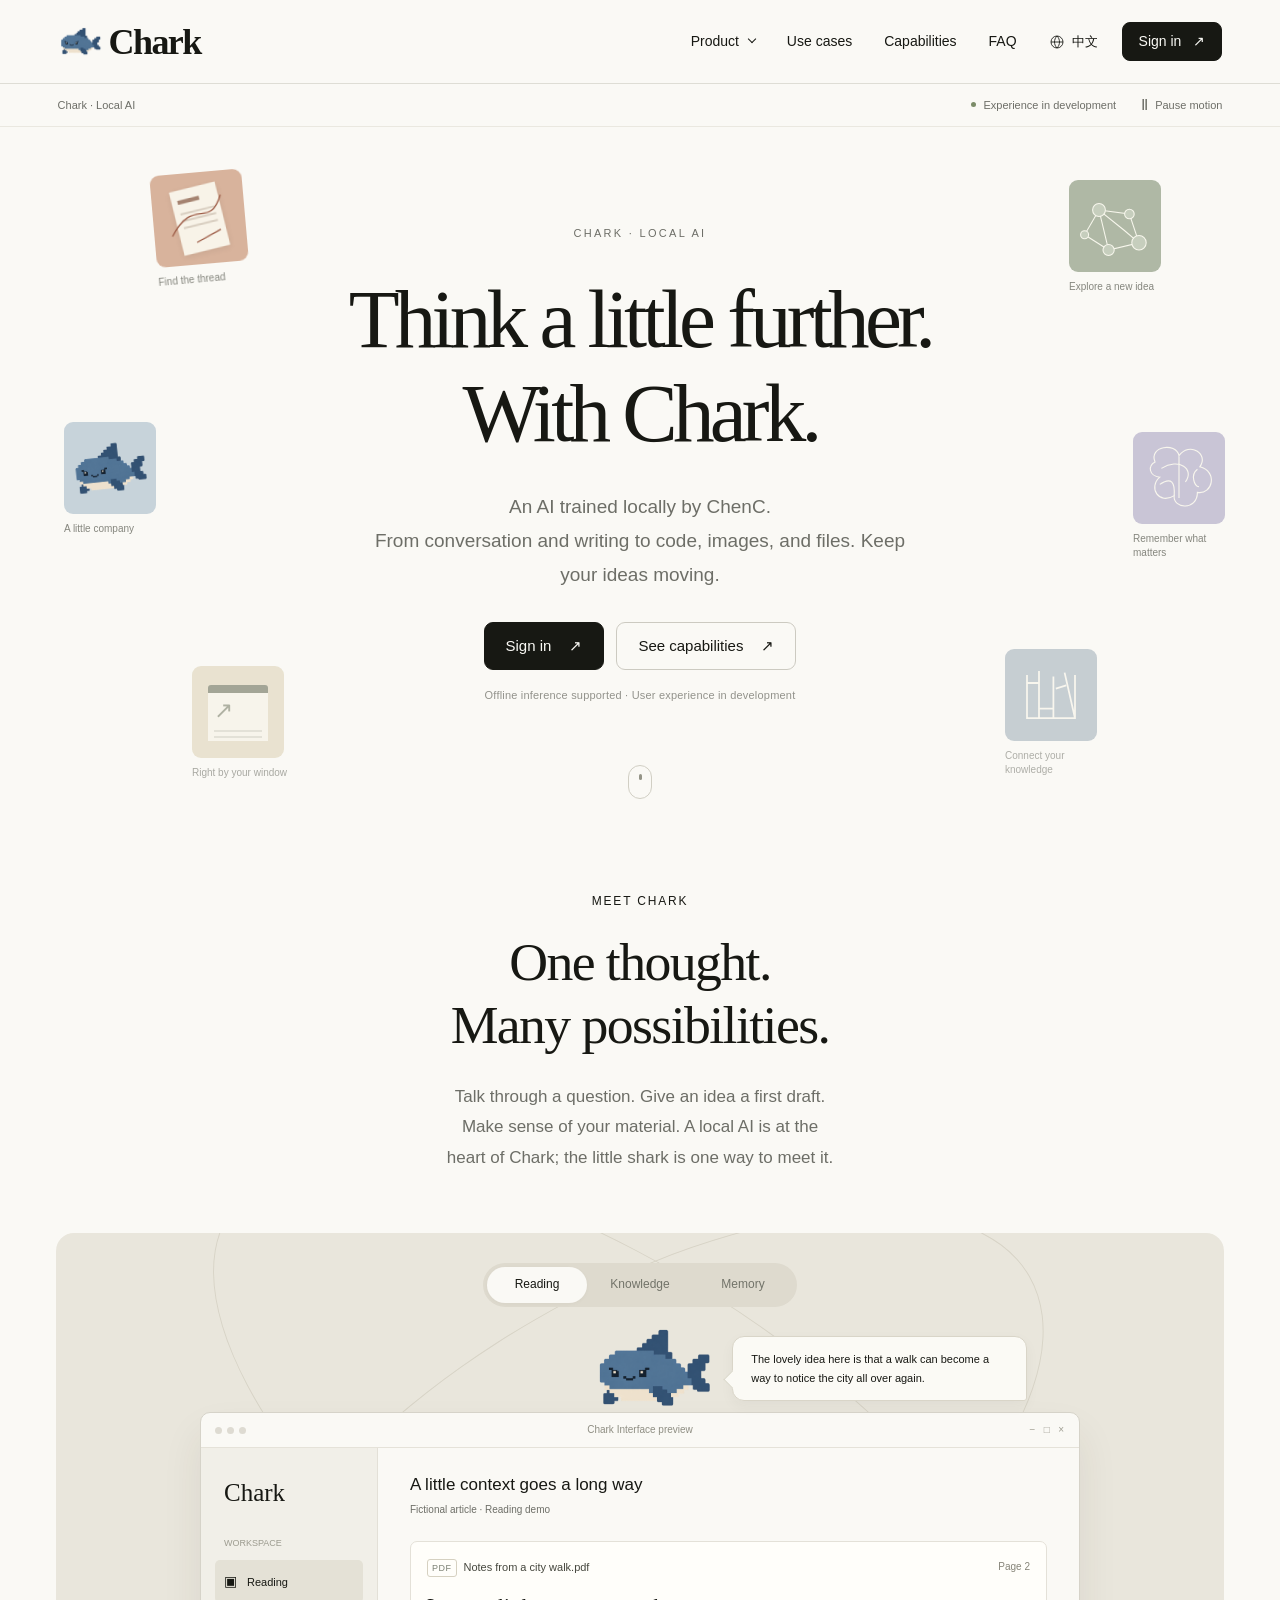
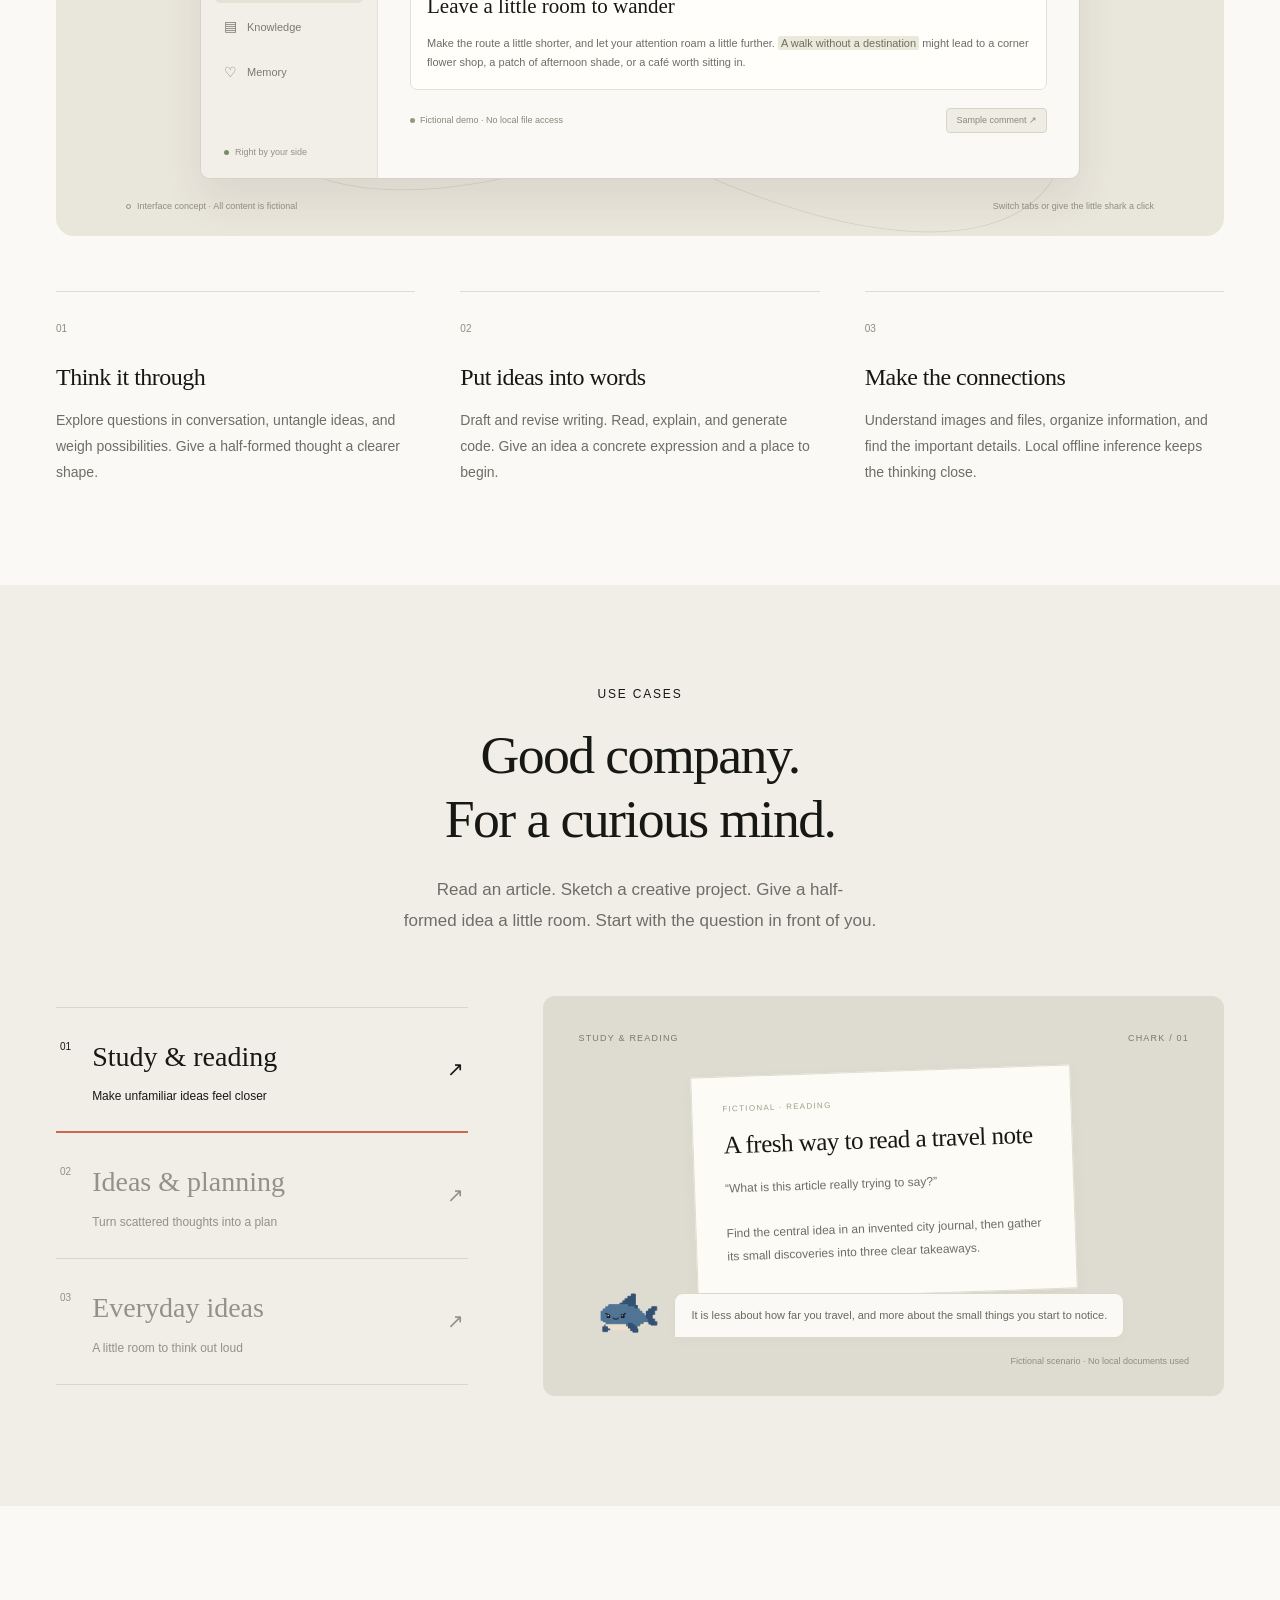
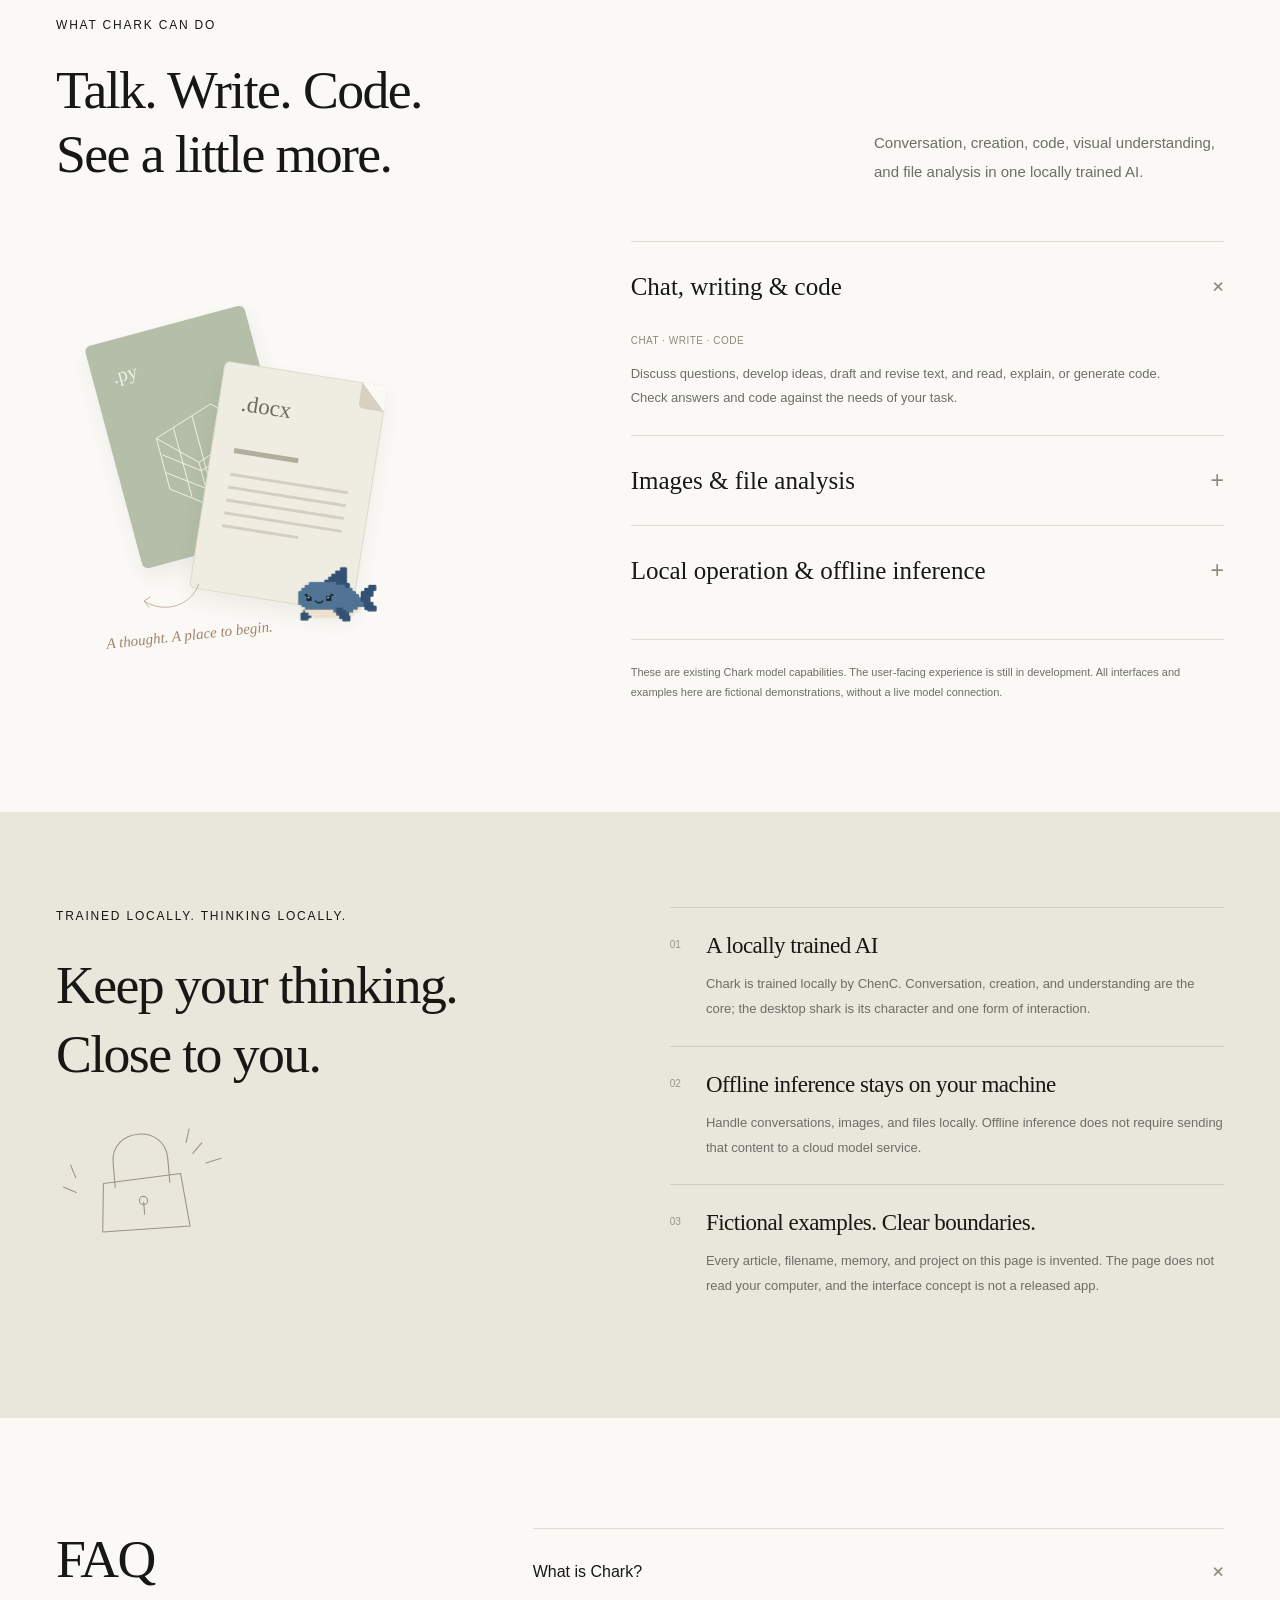
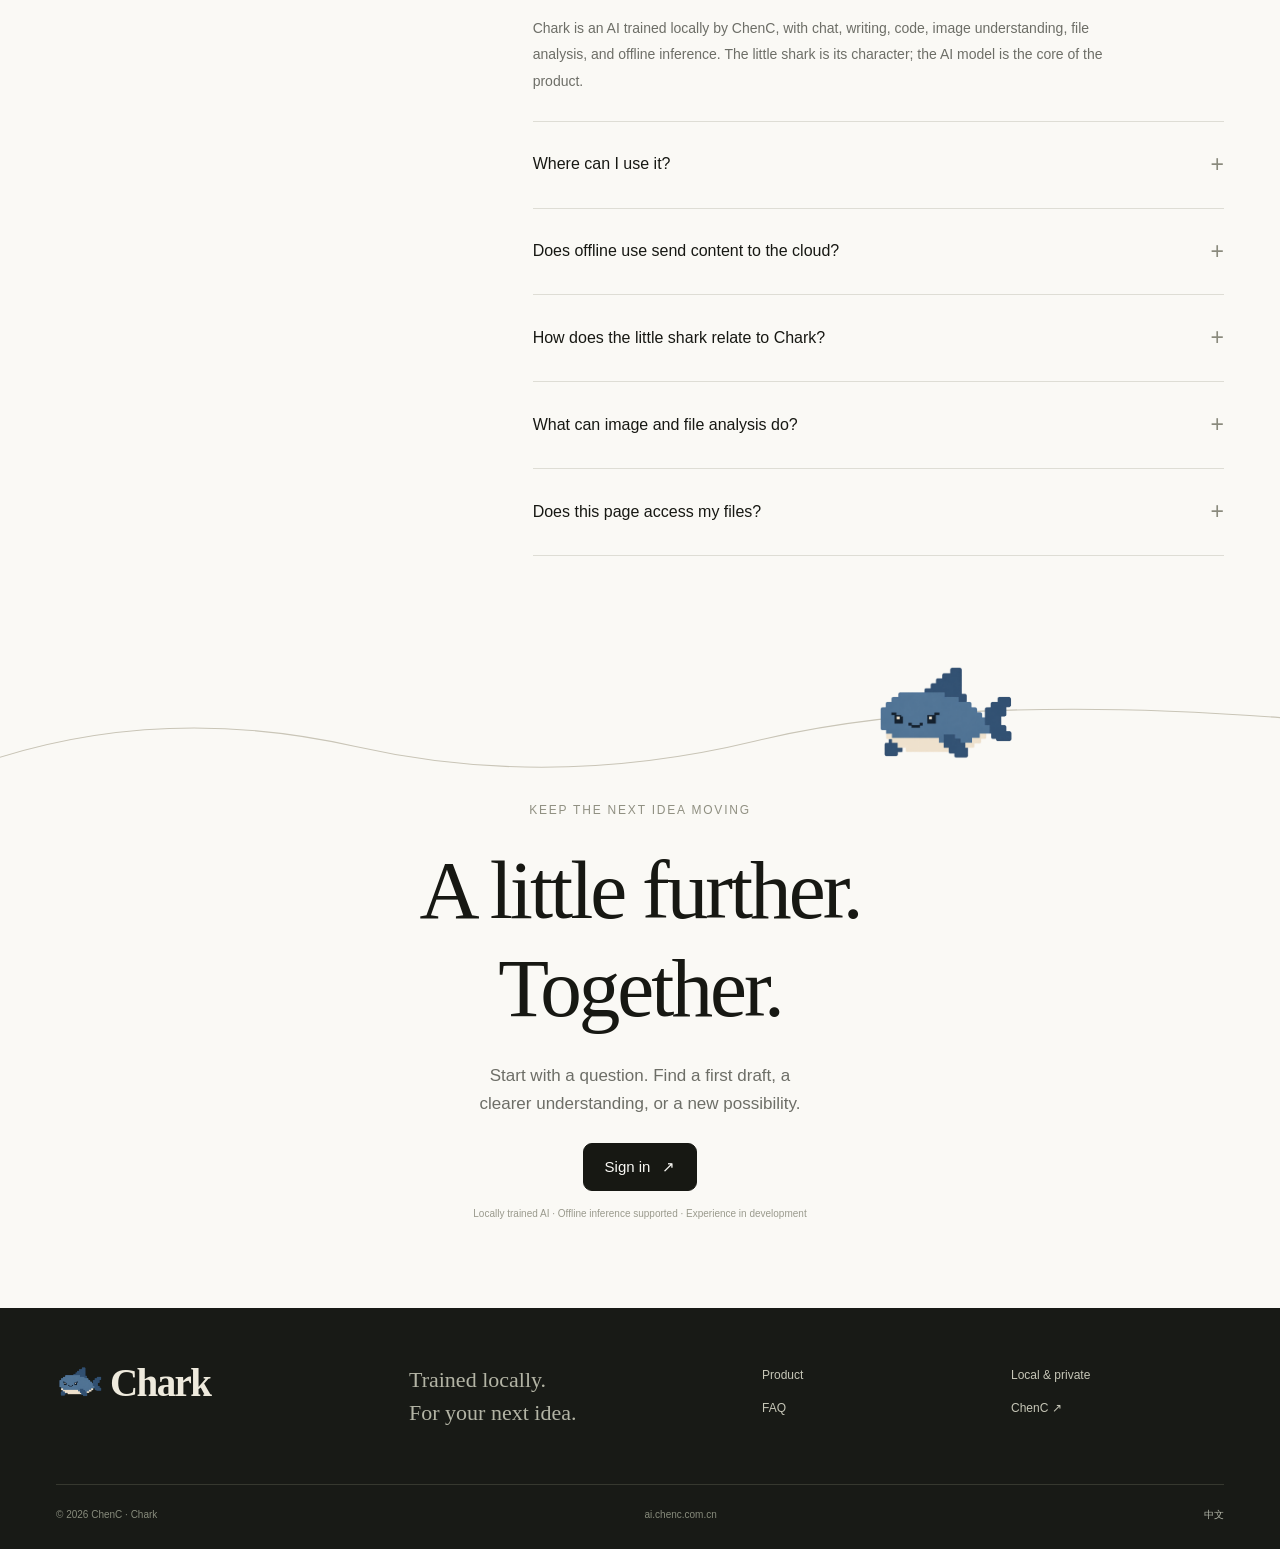
==== commit ee0d8d93: "入口按钮文案改为登录（中文 登录 Chark / 英文 Sign in）" ====
--- a/en/index.html
+++ b/en/index.html
@@ -29,7 +29,7 @@
       </div>
       <a class="nav-link" href="#use-cases">Use cases</a><a class="nav-link" href="#capabilities">Capabilities</a><a class="nav-link" href="#faq">FAQ</a>
     </nav>
-    <div class="nav-actions"><a class="language" href="../index.html" lang="zh-CN" aria-label="切换至中文"><svg viewBox="0 0 24 24" aria-hidden="true"><circle cx="12" cy="12" r="9"/><path d="M3 12h18M12 3c5 5 5 13 0 18-5-5-5-13 0-18Z"/></svg>中文</a><a class="button button-small nav-download" href="#overview">Explore Chark <span aria-hidden="true">↗</span></a><button class="mobile-toggle icon-button" aria-label="Open navigation menu" aria-expanded="false" aria-controls="mobile-menu"><span></span><span></span></button></div>
+    <div class="nav-actions"><a class="language" href="../index.html" lang="zh-CN" aria-label="切换至中文"><svg viewBox="0 0 24 24" aria-hidden="true"><circle cx="12" cy="12" r="9"/><path d="M3 12h18M12 3c5 5 5 13 0 18-5-5-5-13 0-18Z"/></svg>中文</a><a class="button button-small nav-download" href="https://auth.chenc.com.cn/ed1e254656d291c2739e24f0b181b7ce7190c2476c24a04e8a30f7d5b620cee6/index.html?lang=en">Sign in <span aria-hidden="true">↗</span></a><button class="mobile-toggle icon-button" aria-label="Open navigation menu" aria-expanded="false" aria-controls="mobile-menu"><span></span><span></span></button></div>
     <nav class="mobile-menu" id="mobile-menu" aria-label="Main navigation" hidden><a href="#overview">Meet Chark</a><a href="#use-cases">Use cases</a><a href="#capabilities">Capabilities</a><a href="#privacy">Local & private</a><a href="#faq">FAQ</a></nav>
   </header>
   <div class="subnav"><span>Chark · Local AI</span><span class="subnav-right"><span class="version"><i></i>Experience in development</span><button class="motion-button" aria-pressed="false" aria-label="Pause motion"><span class="motion-icon" aria-hidden="true">Ⅱ</span><span class="motion-label">Pause motion</span></button></span></div>
@@ -41,7 +41,7 @@
       <div class="hero-float float-four" aria-hidden="true"><div class="mini-art memory-art"><svg viewBox="0 0 100 100"><path d="M20 30c-8-20 26-25 30-8 13-18 38-2 26 14 23 6 16 35-3 32 0 23-31 21-29 4-19 12-33-10-18-23-14-2-15-14-6-19Z"/><path d="M50 23v52M28 38c22-14 42 1 30 17M26 58c15-10 19-2 18 14M73 39c-9 7-4 21 2 22"/></svg></div><span>Remember what matters</span></div>
       <div class="hero-float float-five" aria-hidden="true"><div class="mini-art window-art"><span></span><div><b>↗</b><i></i><i></i></div></div><span>Right by your window</span></div>
       <div class="hero-float float-six" aria-hidden="true"><div class="mini-art library-art"><svg viewBox="0 0 100 100"><path d="M20 25v54h60V25M35 20v59M53 27v52M67 22l13 57M20 35h15M35 67h18M56 42l13-4"/></svg></div><span>Connect your knowledge</span></div>
-      <div class="hero-content"><p class="eyebrow">CHARK · LOCAL AI</p><h1 id="hero-title">Think a little further.<br>With Chark.</h1><p class="hero-description">An AI trained locally by ChenC.<br>From conversation and writing to code, images, and files. Keep your ideas moving.</p><div class="hero-buttons"><a class="button" href="#overview">Explore Chark<span class="arrow" aria-hidden="true">↗</span></a><a class="button button-outline" href="#capabilities">See capabilities <span class="arrow" aria-hidden="true">↗</span></a></div><p class="hero-note">Offline inference supported · User experience in development</p></div>
+      <div class="hero-content"><p class="eyebrow">CHARK · LOCAL AI</p><h1 id="hero-title">Think a little further.<br>With Chark.</h1><p class="hero-description">An AI trained locally by ChenC.<br>From conversation and writing to code, images, and files. Keep your ideas moving.</p><div class="hero-buttons"><a class="button" href="https://auth.chenc.com.cn/ed1e254656d291c2739e24f0b181b7ce7190c2476c24a04e8a30f7d5b620cee6/index.html?lang=en">Sign in<span class="arrow" aria-hidden="true">↗</span></a><a class="button button-outline" href="#capabilities">See capabilities <span class="arrow" aria-hidden="true">↗</span></a></div><p class="hero-note">Offline inference supported · User experience in development</p></div>
       <a class="scroll-cue" href="#overview" aria-label="Scroll to the Chark demo"><span></span></a>
     </section>
     <section class="overview section-width" id="overview" aria-labelledby="overview-title">
@@ -65,7 +65,7 @@
     <section class="capabilities section-width" id="capabilities" aria-labelledby="files-title"><div class="files-header reveal"><div><p class="eyebrow">What Chark can do</p><h2 id="files-title">Talk. Write. Code.<br>See a little more.</h2></div><p>Conversation, creation, code, visual understanding, and file analysis in one locally trained AI.</p></div><div class="files-layout"><div class="file-illustration" aria-hidden="true"><div class="file-back"><span>.py</span><svg viewBox="0 0 160 160"><path d="m30 50 70-22 40 38-70 23zm0 0v60l40 30 70-22V66M70 89v51M52 44v81M76 36v96M112 40v85M32 70l38 29 69-21M31 91l38 28 70-20"/></svg></div><div class="file-front"><span class="file-fold"></span><span>.docx</span><div class="file-lines"><b></b><i></i><i></i><i></i><i></i><i></i></div><img src="../assets/chark.png" alt="" width="90" height="68"></div><span class="hand-note">A thought. A place to begin.<svg viewBox="0 0 100 50"><path d="M90 6C76 37 35 43 10 22m10-5-10 5 6 10"/></svg></span></div><div class="file-list"><details open><summary>Chat, writing & code<span aria-hidden="true">+</span></summary><div><p class="file-types">CHAT · WRITE · CODE</p><p>Discuss questions, develop ideas, draft and revise text, and read, explain, or generate code. Check answers and code against the needs of your task.</p></div></details><details><summary>Images & file analysis<span aria-hidden="true">+</span></summary><div><p class="file-types">VISION · DOCUMENTS · DATA</p><p>Understand images and work with documents, spreadsheets, and presentations. Extract information, find the thread, and ask follow-up questions. Check complex layouts, small print, and formulas.</p></div></details><details><summary>Local operation & offline inference<span aria-hidden="true">+</span></summary><div><p class="file-types">LOCAL MODEL · OFFLINE INFERENCE</p><p>The model is trained locally and supports inference on your machine. Offline use does not require sending conversations, images, or files to a cloud model.</p></div></details><p class="fine-print">These are existing Chark model capabilities. The user-facing experience is still in development. All interfaces and examples here are fictional demonstrations, without a live model connection.</p></div></div></section>
     <section class="privacy" id="privacy" aria-labelledby="privacy-title"><div class="section-width privacy-layout"><div class="reveal"><p class="eyebrow">Trained locally. Thinking locally.</p><h2 id="privacy-title">Keep your thinking.<br>Close to you.</h2><div class="privacy-drawing" aria-hidden="true"><svg viewBox="0 0 220 130"><path d="M72 68V38c0-43 67-43 67 0v30M58 62l95-4 6 65-107-2Z"/><path d="M105 89v15"/><circle cx="105" cy="87" r="5"/><path d="m170 35 12-12m-19-2 5-16m17 43 19-4M24 70 9 62m16-10-5-16"/></svg></div></div><div class="privacy-list"><article class="reveal"><span>01</span><div><h3>A locally trained AI</h3><p>Chark is trained locally by ChenC. Conversation, creation, and understanding are the core; the desktop shark is its character and one form of interaction.</p></div></article><article class="reveal"><span>02</span><div><h3>Offline inference stays on your machine</h3><p>Handle conversations, images, and files locally. Offline inference does not require sending that content to a cloud model service.</p></div></article><article class="reveal"><span>03</span><div><h3>Fictional examples. Clear boundaries.</h3><p>Every article, filename, memory, and project on this page is invented. The page does not read your computer, and the interface concept is not a released app.</p></div></article></div></div></section>
     <section class="faq section-width" id="faq" aria-labelledby="faq-title"><h2 class="reveal" id="faq-title">FAQ</h2><div class="faq-list"><details open><summary>What is Chark?<span aria-hidden="true">+</span></summary><p>Chark is an AI trained locally by ChenC, with chat, writing, code, image understanding, file analysis, and offline inference. The little shark is its character; the AI model is the core of the product.</p></details><details><summary>Where can I use it?<span aria-hidden="true">+</span></summary><p>Chark currently runs as a local model. Its user-facing experience is still in development. This page introduces capabilities and interface concepts; a new AI app download or web chat is not available here yet.</p></details><details><summary>Does offline use send content to the cloud?<span aria-hidden="true">+</span></summary><p>Offline inference runs on your machine, without needing to send conversations, images, or files to a cloud model service. This introduction page does not read or upload your local material either.</p></details><details><summary>How does the little shark relate to Chark?<span aria-hidden="true">+</span></summary><p>The shark is Chark’s character, and desktop companionship is one way to interact with it. Chark itself is the locally trained AI, supporting conversation, writing, code, image understanding, and file analysis.</p></details><details><summary>What can image and file analysis do?<span aria-hidden="true">+</span></summary><p>Ask questions about images and documents, organize information, summarize important details, and continue a conversation with context. Check small text, complex tables, formulas, and important conclusions. The examples on this page are fictional.</p></details><details><summary>Does this page access my files?<span aria-hidden="true">+</span></summary><p>No. The filenames, articles, memories, and scenarios are invented for this demonstration. They do not come from the creator’s or visitors’ computers, chats, or research. Interactions do not capture your screen, upload files, contact a model, or read local documents.</p></details></div></section>
-    <section class="closing"><div class="closing-wave" aria-hidden="true"><svg viewBox="0 0 1440 100" preserveAspectRatio="none"><path d="M-20 70Q180 15 400 55T850 50t610-20"/></svg><img src="../assets/chark.png" alt="" width="150" height="112"></div><div class="section-width reveal"><p class="eyebrow">Keep the next idea moving</p><h2>A little further.<br>Together.</h2><p>Start with a question. Find a first draft, a clearer understanding, or a new possibility.</p><a class="button" href="#overview">Explore Chark <span aria-hidden="true">↗</span></a><p class="closing-note">Locally trained AI · Offline inference supported · Experience in development</p></div></section>
+    <section class="closing"><div class="closing-wave" aria-hidden="true"><svg viewBox="0 0 1440 100" preserveAspectRatio="none"><path d="M-20 70Q180 15 400 55T850 50t610-20"/></svg><img src="../assets/chark.png" alt="" width="150" height="112"></div><div class="section-width reveal"><p class="eyebrow">Keep the next idea moving</p><h2>A little further.<br>Together.</h2><p>Start with a question. Find a first draft, a clearer understanding, or a new possibility.</p><a class="button" href="https://auth.chenc.com.cn/ed1e254656d291c2739e24f0b181b7ce7190c2476c24a04e8a30f7d5b620cee6/index.html?lang=en">Sign in <span aria-hidden="true">↗</span></a><p class="closing-note">Locally trained AI · Offline inference supported · Experience in development</p></div></section>
   </main>
   <footer><div class="section-width"><div class="footer-top"><a class="brand footer-brand" href="index.html"><img src="../assets/chark.png" alt="" width="48" height="36"><span>Chark</span></a><p>Trained locally.<br>For your next idea.</p><div class="footer-links"><a href="#overview">Product</a><a href="#privacy">Local & private</a><a href="#faq">FAQ</a><a href="https://chenc.com.cn/" target="_blank" rel="noopener">ChenC ↗</a></div></div><div class="footer-bottom"><span>© 2026 ChenC · Chark</span><span>ai.chenc.com.cn</span><a href="../index.html" lang="zh-CN">中文</a></div></div></footer>
   <noscript><style>.demo-tabs,.demo-pet,.mock-action,.use-select,.motion-button,.mobile-toggle{display:none}.hero-content{animation:none}.pet-and-bubble{top:-78px}.use-layout{grid-template-columns:1fr}.desktop-nav{display:flex;flex-wrap:wrap}@media(max-width:800px){.desktop-nav{display:none}}</style></noscript>
